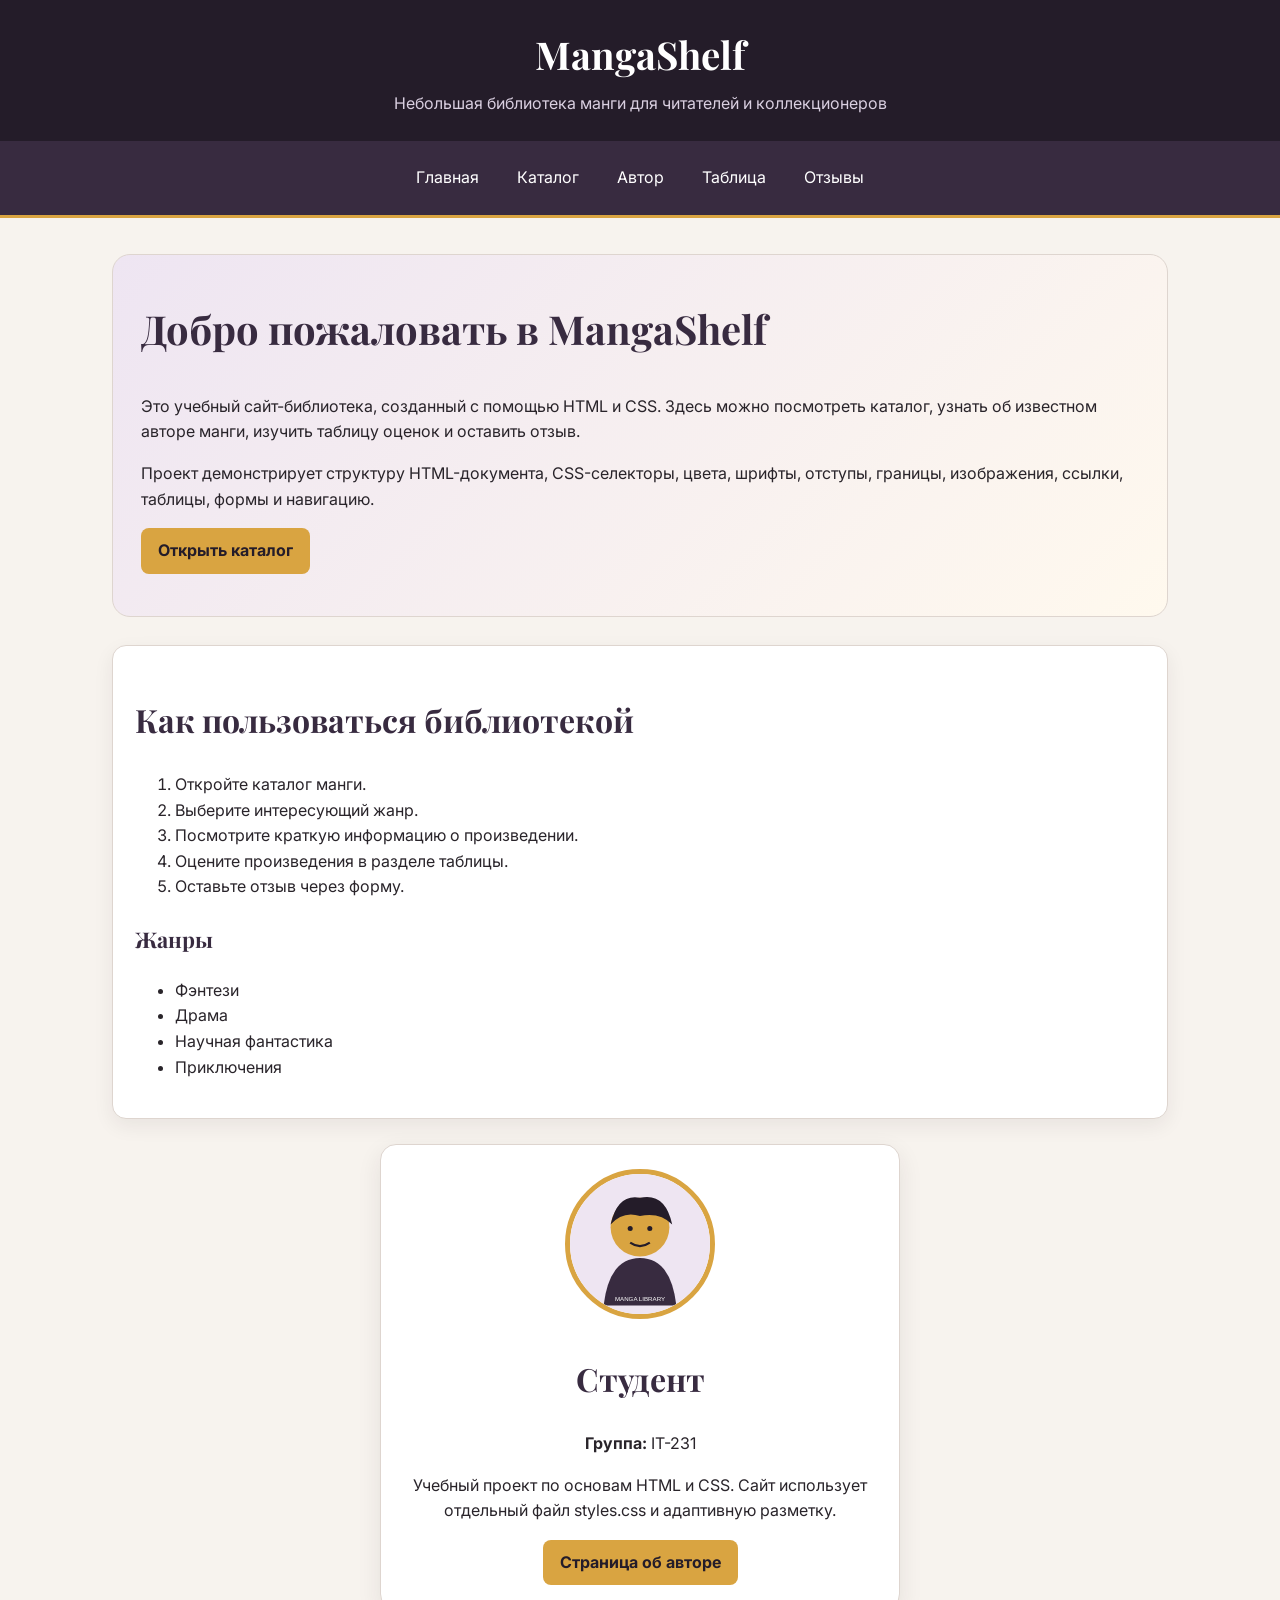
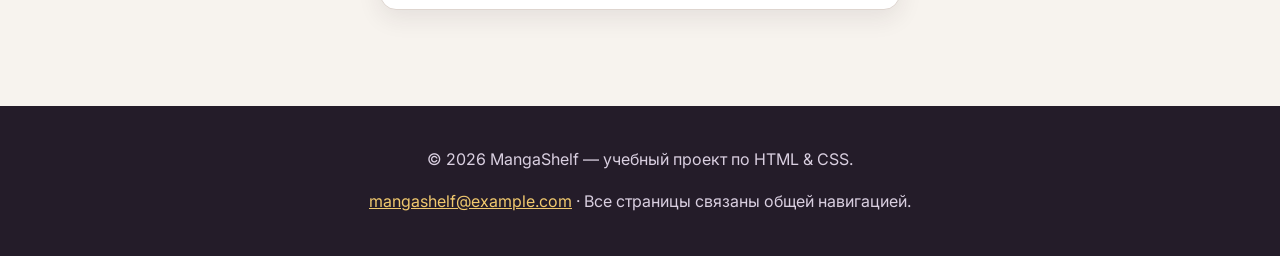
==== index.html @ 829bf6eb "Add files via upload" ====
<!DOCTYPE html>
<html lang="ru">
<head>
<meta charset="UTF-8"><meta name="viewport" content="width=device-width, initial-scale=1.0">
<title>MangaShelf — библиотека манги</title><link rel="stylesheet" href="styles.css">
</head>
<body>
<header><h1>MangaShelf</h1><p>Небольшая библиотека манги для читателей и коллекционеров</p></header>

<div class="navbar">
  <a href="index.html">Главная</a>
  <a href="catalog.html">Каталог</a>
  <a href="tribute.html">Автор</a>
  <a href="stats.html">Таблица</a>
  <a href="feedback.html">Отзывы</a>
</div>

<main class="container">
<section class="hero">
<h2>Добро пожаловать в MangaShelf</h2>
<p>Это учебный сайт-библиотека, созданный с помощью HTML и CSS. Здесь можно посмотреть каталог, узнать об известном авторе манги, изучить таблицу оценок и оставить отзыв.</p>
<p>Проект демонстрирует структуру HTML-документа, CSS-селекторы, цвета, шрифты, отступы, границы, изображения, ссылки, таблицы, формы и навигацию.</p>
<a class="btn" href="catalog.html">Открыть каталог</a>
</section>

<div class="card">
<h2>Как пользоваться библиотекой</h2>
<ol>
<li>Откройте каталог манги.</li>
<li>Выберите интересующий жанр.</li>
<li>Посмотрите краткую информацию о произведении.</li>
<li>Оцените произведения в разделе таблицы.</li>
<li>Оставьте отзыв через форму.</li>
</ol>
<h3>Жанры</h3>
<ul>
<li>Фэнтези</li><li>Драма</li><li>Научная фантастика</li><li>Приключения</li>
</ul>
</div>

<div class="profile-card">
<img src="tezuka.svg" alt="Иллюстративный портрет для страницы MangaShelf">
<h2>Студент</h2>
<p><strong>Группа:</strong> IT-231</p>
<p>Учебный проект по основам HTML и CSS. Сайт использует отдельный файл styles.css и адаптивную разметку.</p>
<a class="btn" href="tribute.html">Страница об авторе</a>
</div>
</main>

<footer>
  <p>© 2026 MangaShelf — учебный проект по HTML & CSS.</p>
  <p><a href="mailto:mangashelf@example.com">mangashelf@example.com</a> · Все страницы связаны общей навигацией.</p>
</footer>

</body></html>
---- styles.css ----
@import url('https://fonts.googleapis.com/css2?family=Inter:wght@400;500;600;700&family=Playfair+Display:wght@600;700&display=swap');

* { box-sizing: border-box; }

html { scroll-behavior: smooth; }

body {
    margin: 0;
    font-family: 'Inter', sans-serif;
    background: #f7f3ee;
    color: #29242a;
    line-height: 1.6;
}

header {
    background: #241c29;
    color: #fff;
    padding: 24px 5%;
    text-align: center;
}

header h1 {
    margin: 0 0 6px;
    font-family: 'Playfair Display', serif;
    font-size: 2.4rem;
}

header p { margin: 0; color: #d9cfe0; }

.navbar {
    background: #382b40;
    padding: 12px 5%;
    text-align: center;
    border-bottom: 3px solid #d9a441;
}

.navbar a {
    color: #fff;
    text-decoration: none;
    display: inline-block;
    padding: 9px 14px;
    margin: 3px;
    border-radius: 7px;
    transition: .2s;
}

.navbar a:hover { background: #d9a441; color: #241c29; }

.container {
    max-width: 1100px;
    margin: 0 auto;
    padding: 36px 22px;
}

h2, h3 {
    font-family: 'Playfair Display', serif;
    color: #382b40;
}

h2 { font-size: 2rem; }
h3 { font-size: 1.35rem; }

.card {
    background: #fff;
    border: 1px solid #ded5cf;
    border-radius: 14px;
    padding: 22px;
    margin: 18px 0;
    box-shadow: 0 7px 20px rgba(40, 30, 40, .07);
}

.btn {
    display: inline-block;
    background: #d9a441;
    color: #241c29;
    padding: 10px 17px;
    border-radius: 8px;
    text-decoration: none;
    font-weight: 700;
    transition: .2s;
}

.btn:hover { background: #b98220; transform: translateY(-1px); }

.hero {
    background: linear-gradient(135deg, #eee5f2, #fff9ee);
    border: 1px solid #ded5cf;
    border-radius: 18px;
    padding: 42px 28px;
    margin-bottom: 28px;
}

.hero h2 { margin-top: 0; font-size: 2.5rem; }

.profile-card {
    max-width: 520px;
    margin: 25px auto;
    text-align: center;
    background: #fff;
    border: 1px solid #ded5cf;
    border-radius: 16px;
    padding: 24px;
    box-shadow: 0 8px 25px rgba(40, 30, 40, .09);
}

.profile-card img {
    width: 150px;
    height: 150px;
    object-fit: cover;
    border-radius: 50%;
    max-width: 100%;
    border: 5px solid #d9a441;
}

.manga-cover {
    width: 100%;
    max-width: 210px;
    height: 280px;
    object-fit: cover;
    border-radius: 10px;
    border: 2px solid #d6c9be;
}

.catalog {
    display: flex;
    flex-wrap: wrap;
    gap: 20px;
}

.manga-card {
    width: calc(33.333% - 14px);
    min-width: 230px;
    background: #fff;
    padding: 18px;
    border-radius: 14px;
    border: 1px solid #ded5cf;
    box-shadow: 0 6px 18px rgba(40,30,40,.06);
}

.manga-card img { display: block; margin: 0 auto 12px; }
.manga-card h3 { margin-bottom: 5px; }

.tag {
    display: inline-block;
    background: #eee5f2;
    color: #382b40;
    border-radius: 999px;
    padding: 4px 9px;
    margin: 3px 2px;
    font-size: .85rem;
}

footer {
    background: #241c29;
    color: #d9cfe0;
    text-align: center;
    padding: 25px;
    margin-top: 35px;
}

footer a { color: #f1c96e; }

table {
    width: 100%;
    border-collapse: collapse;
    background: #fff;
    margin: 20px 0;
}

th, td {
    border: 1px solid #cfc4bc;
    padding: 12px;
    text-align: center;
}

th { background: #382b40; color: #fff; }
tr:nth-child(even) { background: #f3eee9; }
.highlight-row { background: #f6e1a8 !important; font-weight: 700; }

#table-title {
    color: #382b40;
    border-left: 6px solid #d9a441;
    padding-left: 12px;
}

form {
    width: 520px;
    max-width: 100%;
    margin: 25px auto;
    background: #fff;
    padding: 28px;
    border-radius: 14px;
    border: 1px solid #ded5cf;
    box-shadow: 0 8px 22px rgba(40,30,40,.08);
}

label { display: block; font-weight: 700; margin: 13px 0 6px; }

input, select, textarea {
    width: 100%;
    padding: 11px;
    border: 1px solid #cfc4bc;
    border-radius: 8px;
    font: inherit;
    background: #fffdfb;
}

textarea { min-height: 120px; resize: vertical; }

button {
    width: 100%;
    margin-top: 18px;
    border: 0;
    background: #d9a441;
    color: #241c29;
    padding: 12px;
    border-radius: 8px;
    font-weight: 700;
    cursor: pointer;
    transition: .2s;
}

button:hover { background: #b98220; }

.timeline li { margin-bottom: 10px; }

.sitemap {
    padding: 20px;
    background: #fff;
    border: 1px dashed #8d7c8e;
    border-radius: 12px;
}

.sitemap ul { line-height: 2; }

.wireframe {
    border: 2px dashed #8d7c8e;
    background: #faf8f5;
    padding: 18px;
    margin: 18px 0;
    border-radius: 10px;
}

.wire-box {
    border: 2px solid #9e9197;
    padding: 16px;
    margin: 10px 0;
    text-align: center;
    background: #fff;
}

.notice {
    border-left: 5px solid #d9a441;
    background: #fff7df;
    padding: 14px 17px;
    margin: 18px 0;
}

@media (max-width: 760px) {
    header h1 { font-size: 1.9rem; }
    .hero h2 { font-size: 2rem; }
    .manga-card { width: 100%; }
    .navbar a { display: block; }
}
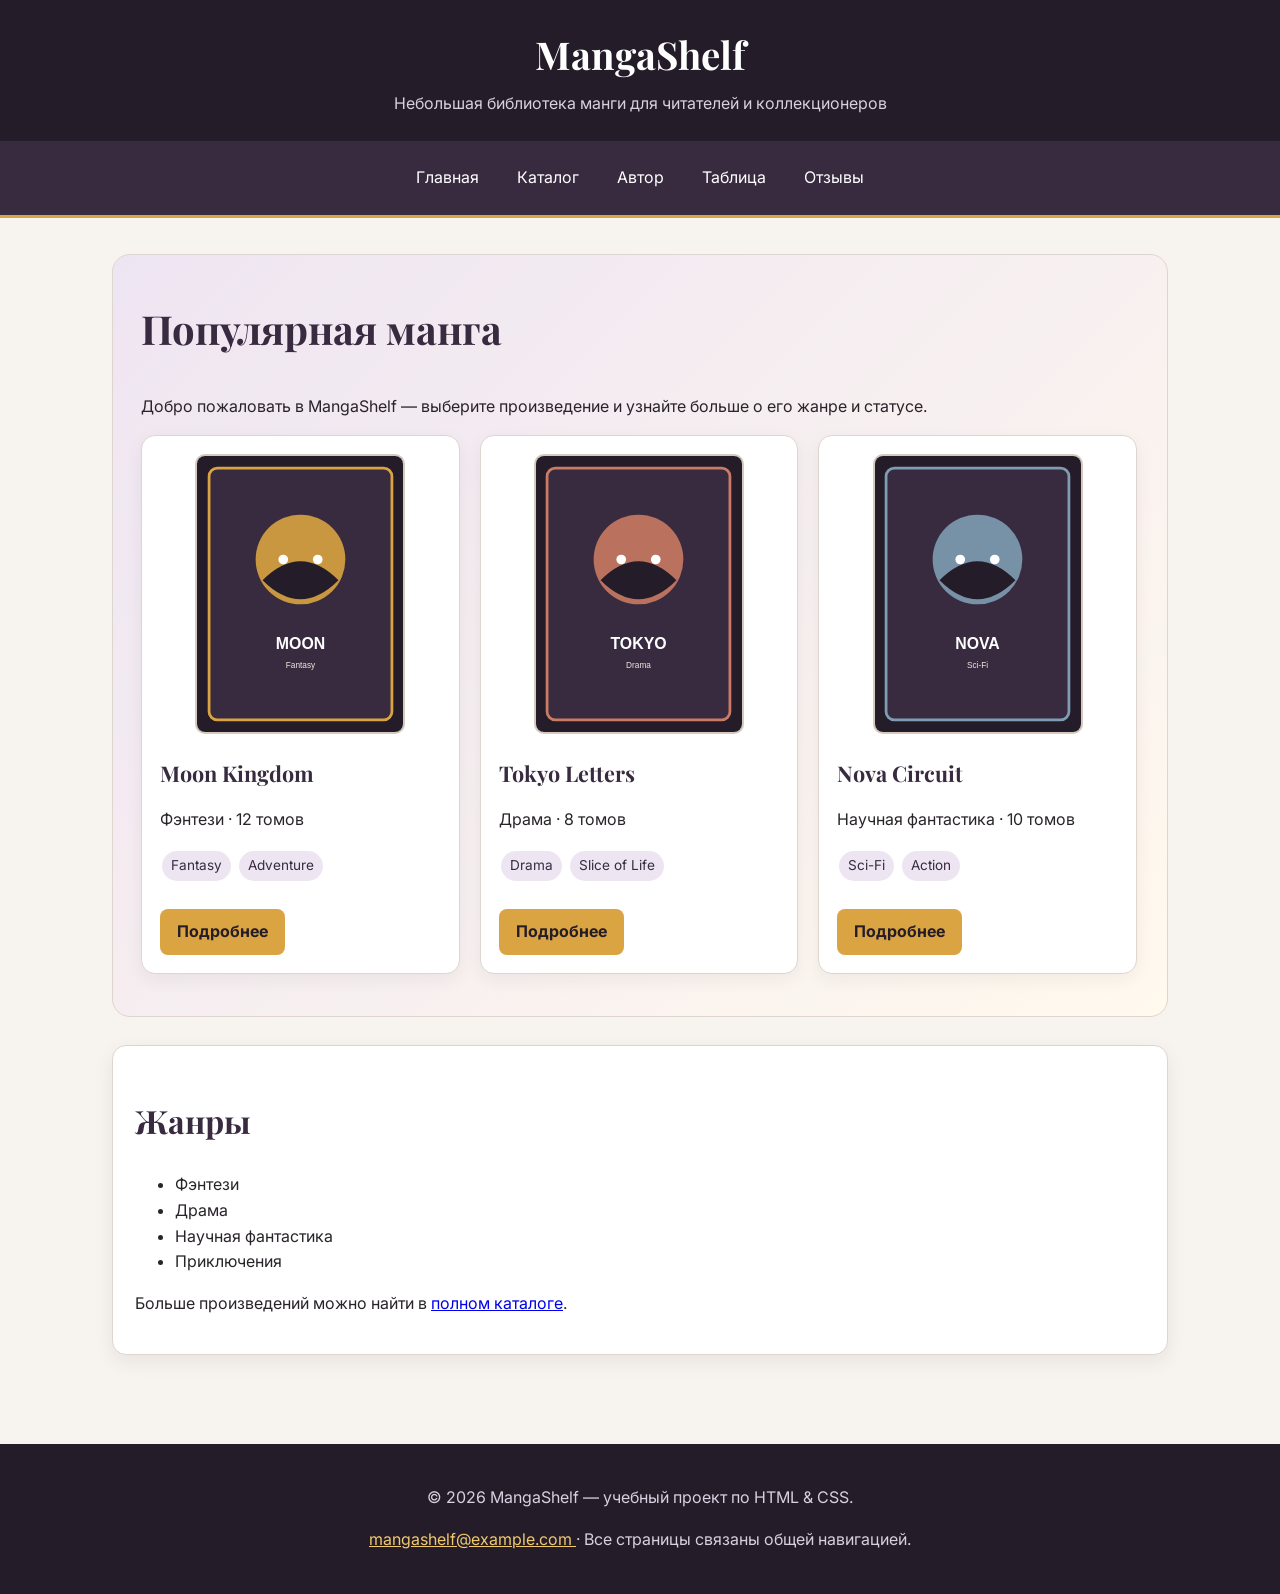
==== commit d87ed027: "Update index.html" ====
--- a/index.html
+++ b/index.html
@@ -1,55 +1,159 @@
 <!DOCTYPE html>
 <html lang="ru">
 <head>
-<meta charset="UTF-8"><meta name="viewport" content="width=device-width, initial-scale=1.0">
-<title>MangaShelf — библиотека манги</title><link rel="stylesheet" href="styles.css">
+    <meta charset="UTF-8">
+    <meta name="viewport" content="width=device-width, initial-scale=1.0">
+
+    <title>MangaShelf — библиотека манги</title>
+
+    <link rel="stylesheet" href="styles.css">
 </head>
+
 <body>
-<header><h1>MangaShelf</h1><p>Небольшая библиотека манги для читателей и коллекционеров</p></header>
+
+<header>
+    <h1>MangaShelf</h1>
+    <p>Небольшая библиотека манги для читателей и коллекционеров</p>
+</header>
 
 <div class="navbar">
-  <a href="index.html">Главная</a>
-  <a href="catalog.html">Каталог</a>
-  <a href="tribute.html">Автор</a>
-  <a href="stats.html">Таблица</a>
-  <a href="feedback.html">Отзывы</a>
+    <a href="index.html">Главная</a>
+    <a href="catalog.html">Каталог</a>
+    <a href="tribute.html">Автор</a>
+    <a href="stats.html">Таблица</a>
+    <a href="feedback.html">Отзывы</a>
 </div>
 
 <main class="container">
-<section class="hero">
-<h2>Добро пожаловать в MangaShelf</h2>
-<p>Это учебный сайт-библиотека, созданный с помощью HTML и CSS. Здесь можно посмотреть каталог, узнать об известном авторе манги, изучить таблицу оценок и оставить отзыв.</p>
-<p>Проект демонстрирует структуру HTML-документа, CSS-селекторы, цвета, шрифты, отступы, границы, изображения, ссылки, таблицы, формы и навигацию.</p>
-<a class="btn" href="catalog.html">Открыть каталог</a>
-</section>
 
-<div class="card">
-<h2>Как пользоваться библиотекой</h2>
-<ol>
-<li>Откройте каталог манги.</li>
-<li>Выберите интересующий жанр.</li>
-<li>Посмотрите краткую информацию о произведении.</li>
-<li>Оцените произведения в разделе таблицы.</li>
-<li>Оставьте отзыв через форму.</li>
-</ol>
-<h3>Жанры</h3>
-<ul>
-<li>Фэнтези</li><li>Драма</li><li>Научная фантастика</li><li>Приключения</li>
-</ul>
-</div>
+    <section class="hero">
 
-<div class="profile-card">
-<img src="tezuka.svg" alt="Иллюстративный портрет для страницы MangaShelf">
-<h2>Студент</h2>
-<p><strong>Группа:</strong> IT-231</p>
-<p>Учебный проект по основам HTML и CSS. Сайт использует отдельный файл styles.css и адаптивную разметку.</p>
-<a class="btn" href="tribute.html">Страница об авторе</a>
-</div>
+        <h2>Популярная манга</h2>
+
+        <p>
+            Добро пожаловать в MangaShelf — выберите произведение
+            и узнайте больше о его жанре и статусе.
+        </p>
+
+        <div class="catalog">
+
+            <!-- Moon Kingdom -->
+            <div class="manga-card">
+
+                <img
+                    class="manga-cover"
+                    src="cover-one.svg"
+                    alt="Обложка Moon Kingdom"
+                >
+
+                <h3>Moon Kingdom</h3>
+
+                <p>Фэнтези · 12 томов</p>
+
+                <span class="tag">Fantasy</span>
+                <span class="tag">Adventure</span>
+
+                <br><br>
+
+                <a class="btn" href="catalog.html#fantasy">
+                    Подробнее
+                </a>
+
+            </div>
+
+
+            <!-- Tokyo Letters -->
+            <div class="manga-card">
+
+                <img
+                    class="manga-cover"
+                    src="cover-two.svg"
+                    alt="Обложка Tokyo Letters"
+                >
+
+                <h3>Tokyo Letters</h3>
+
+                <p>Драма · 8 томов</p>
+
+                <span class="tag">Drama</span>
+                <span class="tag">Slice of Life</span>
+
+                <br><br>
+
+                <a class="btn" href="catalog.html#drama">
+                    Подробнее
+                </a>
+
+            </div>
+
+
+            <!-- Nova Circuit -->
+            <div class="manga-card">
+
+                <img
+                    class="manga-cover"
+                    src="cover-three.svg"
+                    alt="Обложка Nova Circuit"
+                >
+
+                <h3>Nova Circuit</h3>
+
+                <p>Научная фантастика · 10 томов</p>
+
+                <span class="tag">Sci-Fi</span>
+                <span class="tag">Action</span>
+
+                <br><br>
+
+                <a class="btn" href="catalog.html#scifi">
+                    Подробнее
+                </a>
+
+            </div>
+
+        </div>
+
+    </section>
+
+
+    <!-- Жанры -->
+
+    <div class="card">
+
+        <h2>Жанры</h2>
+
+        <ul>
+            <li>Фэнтези</li>
+            <li>Драма</li>
+            <li>Научная фантастика</li>
+            <li>Приключения</li>
+        </ul>
+
+        <p>
+            Больше произведений можно найти в
+            <a href="catalog.html">полном каталоге</a>.
+        </p>
+
+    </div>
+
 </main>
 
+
 <footer>
-  <p>© 2026 MangaShelf — учебный проект по HTML & CSS.</p>
-  <p><a href="mailto:mangashelf@example.com">mangashelf@example.com</a> · Все страницы связаны общей навигацией.</p>
+
+    <p>
+        © 2026 MangaShelf — учебный проект по HTML & CSS.
+    </p>
+
+    <p>
+        <a href="mailto:mangashelf@example.com">
+            mangashelf@example.com
+        </a>
+
+        · Все страницы связаны общей навигацией.
+    </p>
+
 </footer>
 
-</body></html>+</body>
+</html>
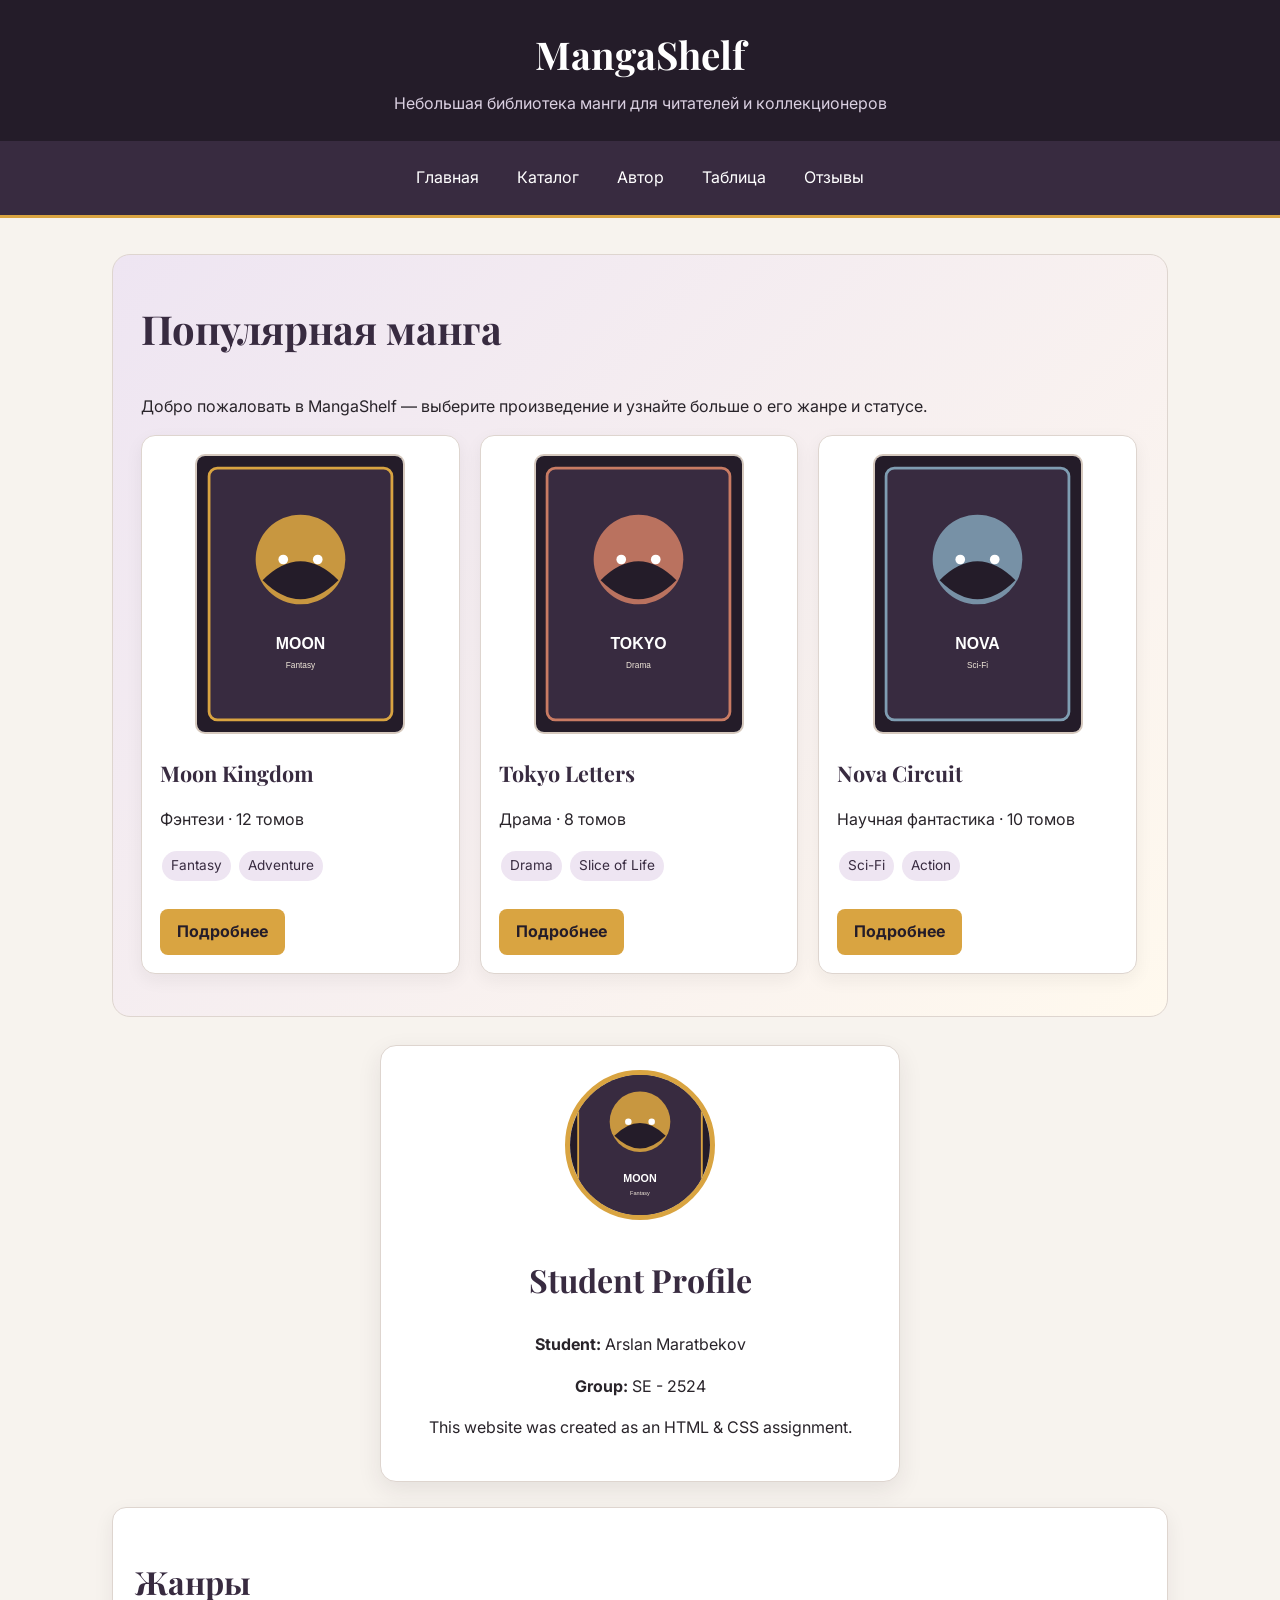
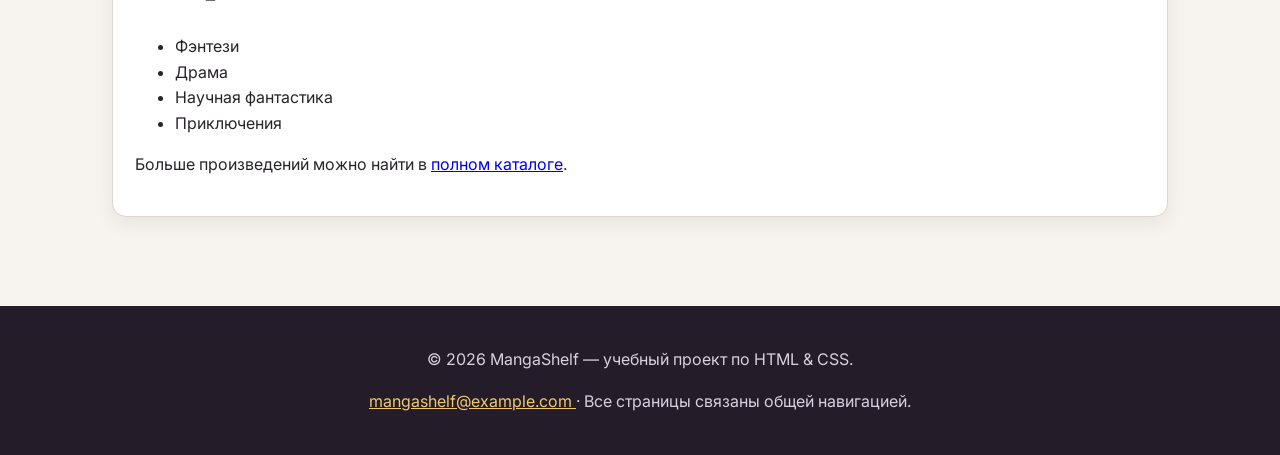
==== commit 5e934130: "Update index.html" ====
--- a/index.html
+++ b/index.html
@@ -1,5 +1,6 @@
 <!DOCTYPE html>
 <html lang="ru">
+
 <head>
     <meta charset="UTF-8">
     <meta name="viewport" content="width=device-width, initial-scale=1.0">
@@ -26,6 +27,8 @@
 
 <main class="container">
 
+    <!-- Популярная манга -->
+
     <section class="hero">
 
         <h2>Популярная манга</h2>
@@ -38,6 +41,7 @@
         <div class="catalog">
 
             <!-- Moon Kingdom -->
+
             <div class="manga-card">
 
                 <img
@@ -63,6 +67,7 @@
 
 
             <!-- Tokyo Letters -->
+
             <div class="manga-card">
 
                 <img
@@ -88,6 +93,7 @@
 
 
             <!-- Nova Circuit -->
+
             <div class="manga-card">
 
                 <img
@@ -114,6 +120,39 @@
         </div>
 
     </section>
+
+
+    <!-- Student Profile -->
+
+    <div class="profile-card">
+
+        <img
+            src="cover-one.svg"
+            alt="Student profile image"
+            class="profile-image"
+        >
+
+        <div class="profile-info">
+
+            <h2>Student Profile</h2>
+
+            <p>
+                <strong>Student:</strong>
+                Arslan Maratbekov
+            </p>
+
+            <p>
+                <strong>Group:</strong>
+                SE - 2524
+            </p>
+
+            <p>
+                This website was created as an HTML & CSS assignment.
+            </p>
+
+        </div>
+
+    </div>
 
 
     <!-- Жанры -->
@@ -139,6 +178,8 @@
 </main>
 
 
+<!-- Footer -->
+
 <footer>
 
     <p>
@@ -156,4 +197,5 @@
 </footer>
 
 </body>
+
 </html>
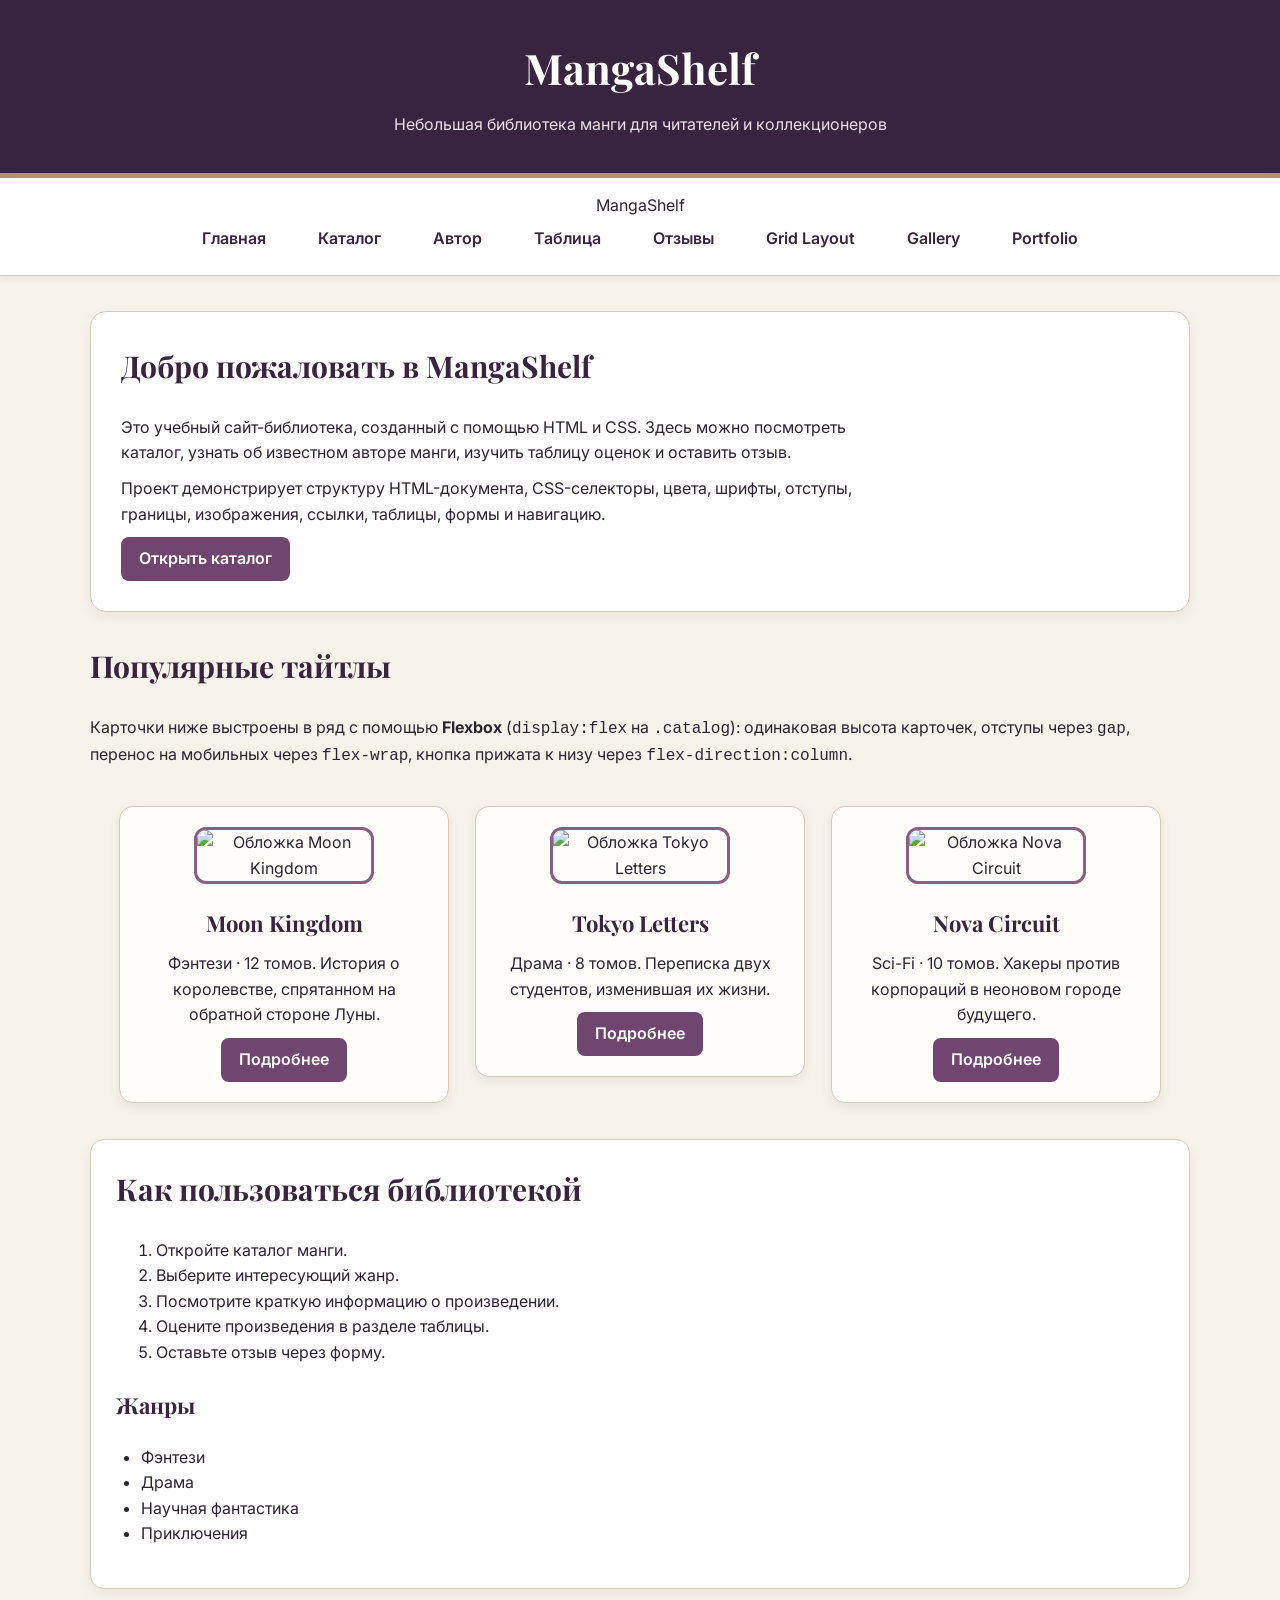
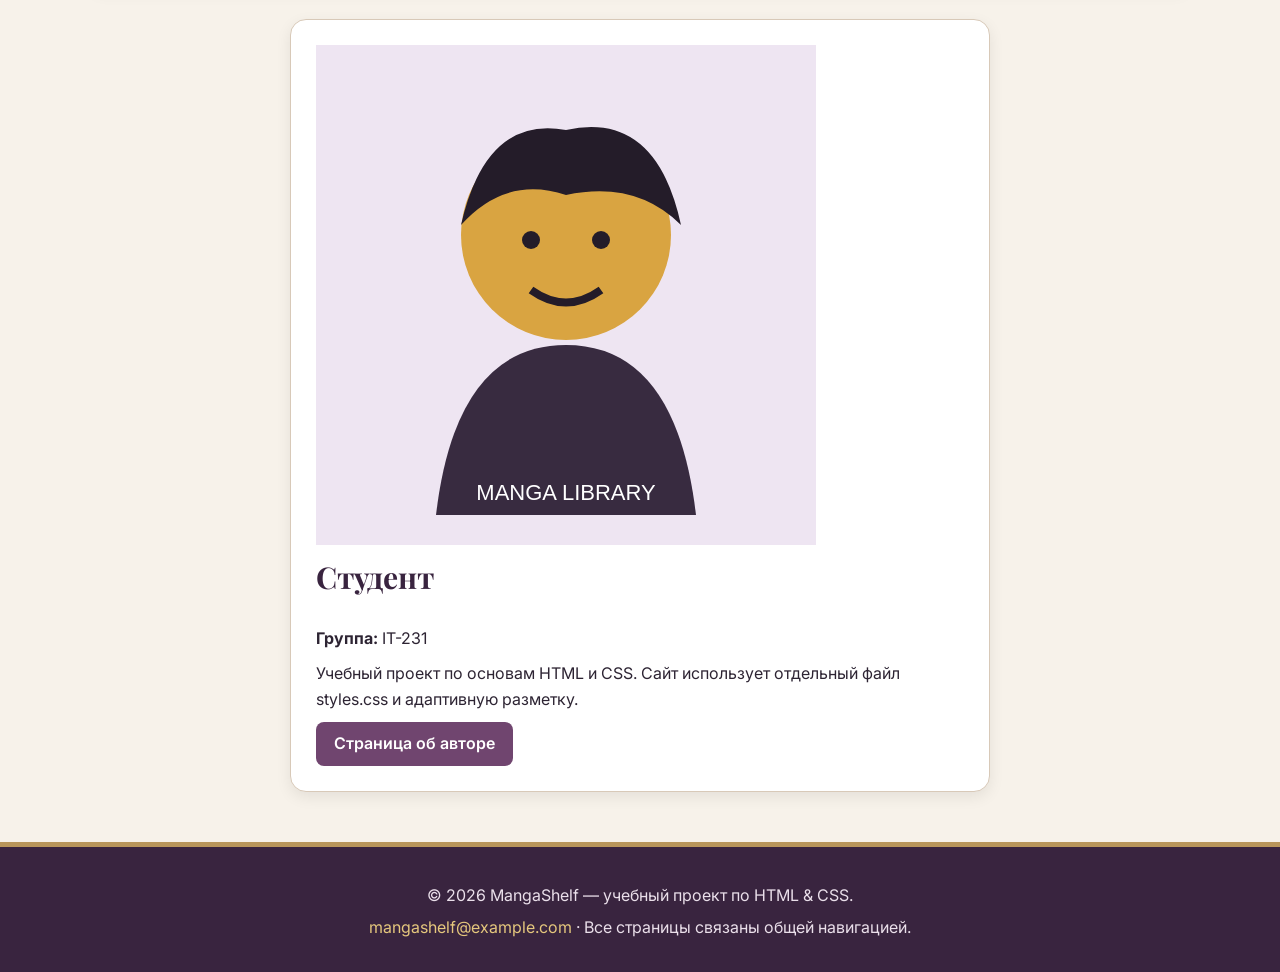
==== commit 59e76052: "Update index.html" ====
--- a/index.html
+++ b/index.html
@@ -1,201 +1,86 @@
 <!DOCTYPE html>
 <html lang="ru">
+<head>
+<meta charset="UTF-8"><meta name="viewport" content="width=device-width, initial-scale=1.0">
+<title>MangaShelf — библиотека манги</title><link rel="stylesheet" href="styles.css">
+</head>
+<body>
+<header><h1>MangaShelf</h1><p>Небольшая библиотека манги для читателей и коллекционеров</p></header>
 
-<head>
-    <meta charset="UTF-8">
-    <meta name="viewport" content="width=device-width, initial-scale=1.0">
-
-    <title>MangaShelf — библиотека манги</title>
-
-    <link rel="stylesheet" href="styles.css">
-</head>
-
-<body>
-
-<header>
-    <h1>MangaShelf</h1>
-    <p>Небольшая библиотека манги для читателей и коллекционеров</p>
-</header>
-
-<div class="navbar">
+<nav class="navbar">
+  <div class="logo">MangaShelf</div>
+  <div class="nav-links">
     <a href="index.html">Главная</a>
     <a href="catalog.html">Каталог</a>
     <a href="tribute.html">Автор</a>
     <a href="stats.html">Таблица</a>
     <a href="feedback.html">Отзывы</a>
+    <a href="grid.html">Grid Layout</a>
+    <a href="gallery.html">Gallery</a>
+    <a href="portfolio.html">Portfolio</a>
+  </div>
+</nav>
+
+<main class="container">
+<section class="hero">
+<h2>Добро пожаловать в MangaShelf</h2>
+<p>Это учебный сайт-библиотека, созданный с помощью HTML и CSS. Здесь можно посмотреть каталог, узнать об известном авторе манги, изучить таблицу оценок и оставить отзыв.</p>
+<p>Проект демонстрирует структуру HTML-документа, CSS-селекторы, цвета, шрифты, отступы, границы, изображения, ссылки, таблицы, формы и навигацию.</p>
+<a class="btn" href="catalog.html">Открыть каталог</a>
+</section>
+
+<section>
+<h2>Популярные тайтлы</h2>
+<p>Карточки ниже выстроены в ряд с помощью <strong>Flexbox</strong> (<code>display:flex</code> на <code>.catalog</code>): одинаковая высота карточек, отступы через <code>gap</code>, перенос на мобильных через <code>flex-wrap</code>, кнопка прижата к низу через <code>flex-direction:column</code>.</p>
+<div class="catalog">
+  <div class="manga-card">
+    <img class="manga-cover" src="images/moon-kingdom.svg" alt="Обложка Moon Kingdom">
+    <h3>Moon Kingdom</h3>
+    <p>Фэнтези · 12 томов. История о королевстве, спрятанном на обратной стороне Луны.</p>
+    <a class="btn" href="catalog.html#fantasy">Подробнее</a>
+  </div>
+  <div class="manga-card">
+    <img class="manga-cover" src="images/tokyo-letters.svg" alt="Обложка Tokyo Letters">
+    <h3>Tokyo Letters</h3>
+    <p>Драма · 8 томов. Переписка двух студентов, изменившая их жизни.</p>
+    <a class="btn" href="catalog.html#drama">Подробнее</a>
+  </div>
+  <div class="manga-card">
+    <img class="manga-cover" src="images/nova-circuit.svg" alt="Обложка Nova Circuit">
+    <h3>Nova Circuit</h3>
+    <p>Sci-Fi · 10 томов. Хакеры против корпораций в неоновом городе будущего.</p>
+    <a class="btn" href="catalog.html#scifi">Подробнее</a>
+  </div>
+</div>
+</section>
+
+<div class="card">
+<h2>Как пользоваться библиотекой</h2>
+<ol>
+<li>Откройте каталог манги.</li>
+<li>Выберите интересующий жанр.</li>
+<li>Посмотрите краткую информацию о произведении.</li>
+<li>Оцените произведения в разделе таблицы.</li>
+<li>Оставьте отзыв через форму.</li>
+</ol>
+<h3>Жанры</h3>
+<ul>
+<li>Фэнтези</li><li>Драма</li><li>Научная фантастика</li><li>Приключения</li>
+</ul>
 </div>
 
-<main class="container">
-
-    <!-- Популярная манга -->
-
-    <section class="hero">
-
-        <h2>Популярная манга</h2>
-
-        <p>
-            Добро пожаловать в MangaShelf — выберите произведение
-            и узнайте больше о его жанре и статусе.
-        </p>
-
-        <div class="catalog">
-
-            <!-- Moon Kingdom -->
-
-            <div class="manga-card">
-
-                <img
-                    class="manga-cover"
-                    src="cover-one.svg"
-                    alt="Обложка Moon Kingdom"
-                >
-
-                <h3>Moon Kingdom</h3>
-
-                <p>Фэнтези · 12 томов</p>
-
-                <span class="tag">Fantasy</span>
-                <span class="tag">Adventure</span>
-
-                <br><br>
-
-                <a class="btn" href="catalog.html#fantasy">
-                    Подробнее
-                </a>
-
-            </div>
-
-
-            <!-- Tokyo Letters -->
-
-            <div class="manga-card">
-
-                <img
-                    class="manga-cover"
-                    src="cover-two.svg"
-                    alt="Обложка Tokyo Letters"
-                >
-
-                <h3>Tokyo Letters</h3>
-
-                <p>Драма · 8 томов</p>
-
-                <span class="tag">Drama</span>
-                <span class="tag">Slice of Life</span>
-
-                <br><br>
-
-                <a class="btn" href="catalog.html#drama">
-                    Подробнее
-                </a>
-
-            </div>
-
-
-            <!-- Nova Circuit -->
-
-            <div class="manga-card">
-
-                <img
-                    class="manga-cover"
-                    src="cover-three.svg"
-                    alt="Обложка Nova Circuit"
-                >
-
-                <h3>Nova Circuit</h3>
-
-                <p>Научная фантастика · 10 томов</p>
-
-                <span class="tag">Sci-Fi</span>
-                <span class="tag">Action</span>
-
-                <br><br>
-
-                <a class="btn" href="catalog.html#scifi">
-                    Подробнее
-                </a>
-
-            </div>
-
-        </div>
-
-    </section>
-
-
-    <!-- Student Profile -->
-
-    <div class="profile-card">
-
-        <img
-            src="cover-one.svg"
-            alt="Student profile image"
-            class="profile-image"
-        >
-
-        <div class="profile-info">
-
-            <h2>Student Profile</h2>
-
-            <p>
-                <strong>Student:</strong>
-                Arslan Maratbekov
-            </p>
-
-            <p>
-                <strong>Group:</strong>
-                SE - 2524
-            </p>
-
-            <p>
-                This website was created as an HTML & CSS assignment.
-            </p>
-
-        </div>
-
-    </div>
-
-
-    <!-- Жанры -->
-
-    <div class="card">
-
-        <h2>Жанры</h2>
-
-        <ul>
-            <li>Фэнтези</li>
-            <li>Драма</li>
-            <li>Научная фантастика</li>
-            <li>Приключения</li>
-        </ul>
-
-        <p>
-            Больше произведений можно найти в
-            <a href="catalog.html">полном каталоге</a>.
-        </p>
-
-    </div>
-
+<div class="profile-card">
+<img src="tezuka.svg" alt="Иллюстративный портрет для страницы MangaShelf">
+<h2>Студент</h2>
+<p><strong>Группа:</strong> IT-231</p>
+<p>Учебный проект по основам HTML и CSS. Сайт использует отдельный файл styles.css и адаптивную разметку.</p>
+<a class="btn" href="tribute.html">Страница об авторе</a>
+</div>
 </main>
 
-
-<!-- Footer -->
-
 <footer>
-
-    <p>
-        © 2026 MangaShelf — учебный проект по HTML & CSS.
-    </p>
-
-    <p>
-        <a href="mailto:mangashelf@example.com">
-            mangashelf@example.com
-        </a>
-
-        · Все страницы связаны общей навигацией.
-    </p>
-
+  <p>© 2026 MangaShelf — учебный проект по HTML & CSS.</p>
+  <p><a href="mailto:mangashelf@example.com">mangashelf@example.com</a> · Все страницы связаны общей навигацией.</p>
 </footer>
 
-</body>
-
-</html>
+</body></html>
--- a/styles.css
+++ b/styles.css
@@ -1,265 +1,746 @@
+/* =========================
+   GOOGLE FONTS
+   ========================= */
 
 @import url('https://fonts.googleapis.com/css2?family=Inter:wght@400;500;600;700&family=Playfair+Display:wght@600;700&display=swap');
 
-* { box-sizing: border-box; }
-
-html { scroll-behavior: smooth; }
+
+/* =========================
+   GENERAL
+   ========================= */
+
+* {
+    box-sizing: border-box;
+}
 
 body {
     margin: 0;
-    font-family: 'Inter', sans-serif;
-    background: #f7f3ee;
-    color: #29242a;
+    padding: 0;
+
+    background: #f7f2ea;
+    color: #2d2433;
+
+    font-family: 'Inter', Arial, sans-serif;
+    font-size: 16px;
     line-height: 1.6;
 }
 
+h1,
+h2,
+h3 {
+    font-family: 'Playfair Display', Georgia, serif;
+    color: #39243f;
+}
+
+h1 {
+    font-size: 42px;
+    margin: 0 0 10px;
+}
+
+h2 {
+    font-size: 30px;
+    margin-top: 0;
+}
+
+h3 {
+    font-size: 22px;
+}
+
+p {
+    margin: 10px 0;
+}
+
+a {
+    color: #70456f;
+    text-decoration: none;
+}
+
+a:hover {
+    color: #a06c96;
+    text-decoration: underline;
+}
+
+
+/* =========================
+   HEADER
+   ========================= */
+
 header {
-    background: #241c29;
-    color: #fff;
-    padding: 24px 5%;
-    text-align: center;
+    background: #39243f;
+    color: #ffffff;
+
+    text-align: center;
+
+    padding: 35px 20px;
+
+    border-bottom: 5px solid #b8955a;
 }
 
 header h1 {
-    margin: 0 0 6px;
-    font-family: 'Playfair Display', serif;
-    font-size: 2.4rem;
-}
-
-header p { margin: 0; color: #d9cfe0; }
+    color: #ffffff;
+}
+
+header p {
+    margin: 0;
+    color: #eadfea;
+}
+
+
+/* =========================
+   NAVIGATION
+   ========================= */
 
 .navbar {
-    background: #382b40;
-    padding: 12px 5%;
-    text-align: center;
-    border-bottom: 3px solid #d9a441;
+    background: #ffffff;
+
+    text-align: center;
+
+    padding: 15px;
+
+    border-bottom: 1px solid #d8c9b8;
+
+    box-shadow: 0 2px 8px rgba(0, 0, 0, 0.08);
 }
 
 .navbar a {
-    color: #fff;
+    display: inline-block;
+
+    margin: 0 12px;
+    padding: 8px 12px;
+
+    color: #39243f;
+
+    font-weight: 600;
+
+    border-radius: 8px;
+}
+
+.navbar a:hover {
+    background: #39243f;
+    color: #ffffff;
+
     text-decoration: none;
+}
+
+
+/* =========================
+   MAIN CONTAINER
+   ========================= */
+
+.container {
+    width: 90%;
+    max-width: 1100px;
+
+    margin: 35px auto;
+}
+
+
+/* =========================
+   HERO
+   ========================= */
+
+.hero {
+    background: #ffffff;
+
+    padding: 30px;
+
+    margin-bottom: 30px;
+
+    border: 1px solid #d8c9b8;
+    border-radius: 16px;
+
+    box-shadow: 0 5px 15px rgba(0, 0, 0, 0.06);
+}
+
+.hero > p {
+    max-width: 750px;
+}
+
+
+/* =========================
+   MANGA CATALOG
+   ========================= */
+
+.catalog {
+    margin-top: 25px;
+
+    text-align: center;
+}
+
+.manga-card {
     display: inline-block;
-    padding: 9px 14px;
-    margin: 3px;
-    border-radius: 7px;
-    transition: .2s;
-}
-
-.navbar a:hover { background: #d9a441; color: #241c29; }
-
-.container {
-    max-width: 1100px;
-    margin: 0 auto;
-    padding: 36px 22px;
-}
-
-h2, h3 {
-    font-family: 'Playfair Display', serif;
-    color: #382b40;
-}
-
-h2 { font-size: 2rem; }
-h3 { font-size: 1.35rem; }
-
-.card {
-    background: #fff;
-    border: 1px solid #ded5cf;
+
+    vertical-align: top;
+
+    width: 30%;
+
+    min-width: 250px;
+
+    margin: 1%;
+
+    padding: 20px;
+
+    background: #fffdf9;
+
+    border: 1px solid #d8c9b8;
     border-radius: 14px;
-    padding: 22px;
-    margin: 18px 0;
-    box-shadow: 0 7px 20px rgba(40, 30, 40, .07);
-}
+
+    box-shadow: 0 4px 12px rgba(0, 0, 0, 0.07);
+
+    text-align: center;
+}
+
+.manga-card:hover {
+    box-shadow: 0 7px 18px rgba(0, 0, 0, 0.12);
+}
+
+.manga-card h3 {
+    margin-bottom: 5px;
+}
+
+.manga-cover {
+    width: 100%;
+    max-width: 180px;
+
+    height: 240px;
+
+    object-fit: cover;
+
+    border: 3px solid #8b5e83;
+
+    border-radius: 12px;
+}
+
+
+/* =========================
+   TAGS
+   ========================= */
+
+.tag {
+    display: inline-block;
+
+    margin: 4px;
+    padding: 4px 9px;
+
+    background: #eee4ef;
+    color: #5c3c5c;
+
+    border-radius: 20px;
+
+    font-size: 13px;
+    font-weight: 600;
+}
+
+
+/* =========================
+   BUTTON
+   ========================= */
 
 .btn {
     display: inline-block;
-    background: #d9a441;
-    color: #241c29;
-    padding: 10px 17px;
+
+    padding: 9px 18px;
+
+    background: #70456f;
+    color: #ffffff;
+
     border-radius: 8px;
+
+    font-weight: 600;
+}
+
+.btn:hover {
+    background: #39243f;
+    color: #ffffff;
+
     text-decoration: none;
-    font-weight: 700;
-    transition: .2s;
-}
-
-.btn:hover { background: #b98220; transform: translateY(-1px); }
-
-.hero {
-    background: linear-gradient(135deg, #eee5f2, #fff9ee);
-    border: 1px solid #ded5cf;
-    border-radius: 18px;
-    padding: 42px 28px;
-    margin-bottom: 28px;
-}
-
-.hero h2 { margin-top: 0; font-size: 2.5rem; }
+}
+
+
+/* =========================
+   GENERAL CARD
+   ========================= */
+
+.card {
+    background: #ffffff;
+
+    margin: 25px 0;
+    padding: 25px;
+
+    border: 1px solid #d8c9b8;
+    border-radius: 14px;
+
+    box-shadow: 0 5px 15px rgba(0, 0, 0, 0.06);
+}
+
+.card ul {
+    padding-left: 25px;
+}
+
+
+/* =========================
+   STUDENT PROFILE
+   ========================= */
 
 .profile-card {
-    max-width: 520px;
-    margin: 25px auto;
-    text-align: center;
-    background: #fff;
-    border: 1px solid #ded5cf;
+    max-width: 700px;
+
+    margin: 30px auto;
+    padding: 25px;
+
+    background: #ffffff;
+
+    border: 1px solid #d8c9b8;
     border-radius: 16px;
-    padding: 24px;
-    box-shadow: 0 8px 25px rgba(40, 30, 40, .09);
-}
-
-.profile-card img {
-    width: 150px;
-    height: 150px;
-    object-fit: cover;
+
+    box-shadow: 0 5px 15px rgba(0, 0, 0, 0.08);
+}
+
+.profile-image {
+    width: 140px;
+    max-width: 100%;
+
     border-radius: 50%;
-    max-width: 100%;
-    border: 5px solid #d9a441;
-}
-
-.manga-cover {
-    width: 100%;
-    max-width: 210px;
-    height: 280px;
-    object-fit: cover;
-    border-radius: 10px;
-    border: 2px solid #d6c9be;
-}
-
-.catalog {
-    display: flex;
-    flex-wrap: wrap;
-    gap: 20px;
-}
-
-.manga-card {
-    width: calc(33.333% - 14px);
-    min-width: 230px;
-    background: #fff;
-    padding: 18px;
-    border-radius: 14px;
-    border: 1px solid #ded5cf;
-    box-shadow: 0 6px 18px rgba(40,30,40,.06);
-}
-
-.manga-card img { display: block; margin: 0 auto 12px; }
-.manga-card h3 { margin-bottom: 5px; }
-
-.tag {
-    display: inline-block;
-    background: #eee5f2;
-    color: #382b40;
-    border-radius: 999px;
-    padding: 4px 9px;
-    margin: 3px 2px;
-    font-size: .85rem;
-}
-
-footer {
-    background: #241c29;
-    color: #d9cfe0;
-    text-align: center;
-    padding: 25px;
-    margin-top: 35px;
-}
-
-footer a { color: #f1c96e; }
+
+    border: 4px solid #8b5e83;
+
+    display: block;
+
+    margin: 0 auto 15px;
+}
+
+.profile-info {
+    text-align: center;
+}
+
+.profile-info h2 {
+    margin-bottom: 15px;
+}
+
+.profile-info p {
+    margin: 8px 0;
+}
+
+
+/* =========================
+   TABLE
+   ========================= */
 
 table {
     width: 100%;
+
     border-collapse: collapse;
-    background: #fff;
-    margin: 20px 0;
-}
-
-th, td {
-    border: 1px solid #cfc4bc;
+
+    margin: 25px 0;
+
+    background: #ffffff;
+}
+
+th {
+    background: #39243f;
+    color: #ffffff;
+
     padding: 12px;
-    text-align: center;
-}
-
-th { background: #382b40; color: #fff; }
-tr:nth-child(even) { background: #f3eee9; }
-.highlight-row { background: #f6e1a8 !important; font-weight: 700; }
+
+    border: 1px solid #cdbda9;
+}
+
+td {
+    padding: 12px;
+
+    border: 1px solid #cdbda9;
+
+    text-align: center;
+}
+
+tr:nth-child(even) {
+    background: #f0e9f1;
+}
+
+.highlight-row {
+    background: #ead8b5 !important;
+
+    font-weight: 700;
+}
 
 #table-title {
-    color: #382b40;
-    border-left: 6px solid #d9a441;
-    padding-left: 12px;
-}
+    text-align: center;
+
+    color: #39243f;
+}
+
+
+/* =========================
+   FORMS
+   ========================= */
 
 form {
-    width: 520px;
-    max-width: 100%;
-    margin: 25px auto;
-    background: #fff;
-    padding: 28px;
+    width: 100%;
+    max-width: 600px;
+
+    margin: 30px auto;
+    padding: 30px;
+
+    background: #ffffff;
+
+    border: 1px solid #d8c9b8;
+
+    border-radius: 15px;
+
+    box-shadow: 0 5px 15px rgba(0, 0, 0, 0.07);
+}
+
+label {
+    display: block;
+
+    margin-bottom: 6px;
+
+    font-weight: 700;
+
+    color: #39243f;
+}
+
+input,
+select,
+textarea {
+    width: 100%;
+
+    padding: 11px;
+
+    margin-bottom: 18px;
+
+    border: 1px solid #cdbda9;
+
+    border-radius: 8px;
+
+    font-family: 'Inter', Arial, sans-serif;
+
+    font-size: 15px;
+}
+
+input:focus,
+select:focus,
+textarea:focus {
+    outline: none;
+
+    border-color: #8b5e83;
+}
+
+textarea {
+    min-height: 130px;
+
+    resize: vertical;
+}
+
+
+/* Radio buttons */
+
+.radio-group {
+    margin-bottom: 18px;
+}
+
+.radio-group label {
+    display: inline-block;
+
+    margin-right: 20px;
+
+    font-weight: 400;
+}
+
+.radio-group input {
+    width: auto;
+
+    margin-right: 6px;
+}
+
+
+/* Submit button */
+
+input[type="submit"] {
+    background: #70456f;
+    color: #ffffff;
+
+    border: none;
+
+    cursor: pointer;
+
+    font-weight: 700;
+
+    margin-bottom: 0;
+}
+
+input[type="submit"]:hover {
+    background: #39243f;
+}
+
+
+/* =========================
+   FLOAT LAYOUT
+   TASK 2
+   ========================= */
+
+.layout-wrapper {
+    overflow: auto;
+
+    margin: 30px 0;
+}
+
+.sidebar {
+    float: left;
+
+    width: 25%;
+
+    padding: 20px;
+
+    background: #eee4ef;
+
+    border: 1px solid #d8c9b8;
+    border-radius: 10px;
+}
+
+.sidebar ul {
+    padding-left: 20px;
+}
+
+.main-content {
+    float: left;
+
+    width: 50%;
+
+    padding: 20px;
+
+    background: #ffffff;
+
+    border: 1px solid #d8c9b8;
+
+    margin-left: 2%;
+    margin-right: 2%;
+
+    border-radius: 10px;
+}
+
+.aside {
+    float: right;
+
+    width: 21%;
+
+    padding: 20px;
+
+    background: #f0e9f1;
+
+    border: 1px solid #d8c9b8;
+    border-radius: 10px;
+}
+
+.clearfix::after {
+    content: "";
+
+    display: table;
+
+    clear: both;
+}
+
+
+/* =========================
+   TRIBUTE PAGE
+   ========================= */
+
+.tribute-header {
+    text-align: center;
+
+    padding: 30px;
+
+    background: #39243f;
+
+    color: #ffffff;
+
     border-radius: 14px;
-    border: 1px solid #ded5cf;
-    box-shadow: 0 8px 22px rgba(40,30,40,.08);
-}
-
-label { display: block; font-weight: 700; margin: 13px 0 6px; }
-
-input, select, textarea {
+
+    margin-bottom: 25px;
+}
+
+.tribute-header h1 {
+    color: #ffffff;
+}
+
+.tribute-content {
+    background: #ffffff;
+
+    padding: 30px;
+
+    border: 1px solid #d8c9b8;
+
+    border-radius: 14px;
+
+    box-shadow: 0 5px 15px rgba(0, 0, 0, 0.06);
+}
+
+.tribute-image {
+    display: block;
+
     width: 100%;
-    padding: 11px;
-    border: 1px solid #cfc4bc;
+    max-width: 300px;
+
+    margin: 20px auto;
+
+    border-radius: 14px;
+
+    border: 4px solid #8b5e83;
+}
+
+.tribute-content li {
+    margin-bottom: 8px;
+}
+
+
+/* =========================
+   PROJECT / WIREFRAME
+   ========================= */
+
+.project-section {
+    background: #ffffff;
+
+    padding: 30px;
+
+    margin-bottom: 25px;
+
+    border: 1px solid #d8c9b8;
+
+    border-radius: 14px;
+
+    box-shadow: 0 5px 15px rgba(0, 0, 0, 0.06);
+}
+
+.sitemap {
+    background: #f0e9f1;
+
+    padding: 20px;
+
+    border-left: 5px solid #70456f;
+
     border-radius: 8px;
-    font: inherit;
-    background: #fffdfb;
-}
-
-textarea { min-height: 120px; resize: vertical; }
-
-button {
+}
+
+.wireframe {
     width: 100%;
-    margin-top: 18px;
-    border: 0;
-    background: #d9a441;
-    color: #241c29;
-    padding: 12px;
-    border-radius: 8px;
-    font-weight: 700;
-    cursor: pointer;
-    transition: .2s;
-}
-
-button:hover { background: #b98220; }
-
-.timeline li { margin-bottom: 10px; }
-
-.sitemap {
-    padding: 20px;
-    background: #fff;
-    border: 1px dashed #8d7c8e;
-    border-radius: 12px;
-}
-
-.sitemap ul { line-height: 2; }
-
-.wireframe {
-    border: 2px dashed #8d7c8e;
-    background: #faf8f5;
-    padding: 18px;
-    margin: 18px 0;
+
+    padding: 25px;
+
+    background: #faf7f2;
+
+    border: 2px dashed #8b5e83;
+
     border-radius: 10px;
-}
-
-.wire-box {
-    border: 2px solid #9e9197;
-    padding: 16px;
-    margin: 10px 0;
-    text-align: center;
-    background: #fff;
-}
-
-.notice {
-    border-left: 5px solid #d9a441;
-    background: #fff7df;
-    padding: 14px 17px;
-    margin: 18px 0;
-}
-
-@media (max-width: 760px) {
-    header h1 { font-size: 1.9rem; }
-    .hero h2 { font-size: 2rem; }
-    .manga-card { width: 100%; }
-    .navbar a { display: block; }
-}
+
+    text-align: center;
+}
+
+
+/* =========================
+   FOOTER
+   ========================= */
+
+footer {
+    margin-top: 50px;
+
+    padding: 30px 20px;
+
+    background: #39243f;
+
+    color: #eadfea;
+
+    text-align: center;
+
+    border-top: 5px solid #b8955a;
+}
+
+footer p {
+    margin: 6px 0;
+}
+
+footer a {
+    color: #e5c77d;
+}
+
+footer a:hover {
+    color: #ffffff;
+}
+
+
+/* =========================
+   RESPONSIVE DESIGN
+   ========================= */
+
+@media (max-width: 800px) {
+
+    h1 {
+        font-size: 34px;
+    }
+
+    h2 {
+        font-size: 26px;
+    }
+
+    .container {
+        width: 94%;
+    }
+
+    .navbar a {
+        margin: 3px;
+    }
+
+    .manga-card {
+        width: 45%;
+    }
+
+    .sidebar,
+    .main-content,
+    .aside {
+        float: none;
+
+        width: 100%;
+
+        margin: 15px 0;
+    }
+}
+
+
+@media (max-width: 550px) {
+
+    h1 {
+        font-size: 30px;
+    }
+
+    .hero,
+    .card,
+    .profile-card,
+    .tribute-content,
+    .project-section {
+        padding: 20px;
+    }
+
+    .manga-card {
+        width: 100%;
+
+        margin: 10px 0;
+    }
+
+    .navbar {
+        padding: 10px;
+    }
+
+    .navbar a {
+        display: block;
+
+        margin: 4px 0;
+    }
+
+    table {
+        font-size: 14px;
+    }
+
+    th,
+    td {
+        padding: 8px;
+    }
+    }
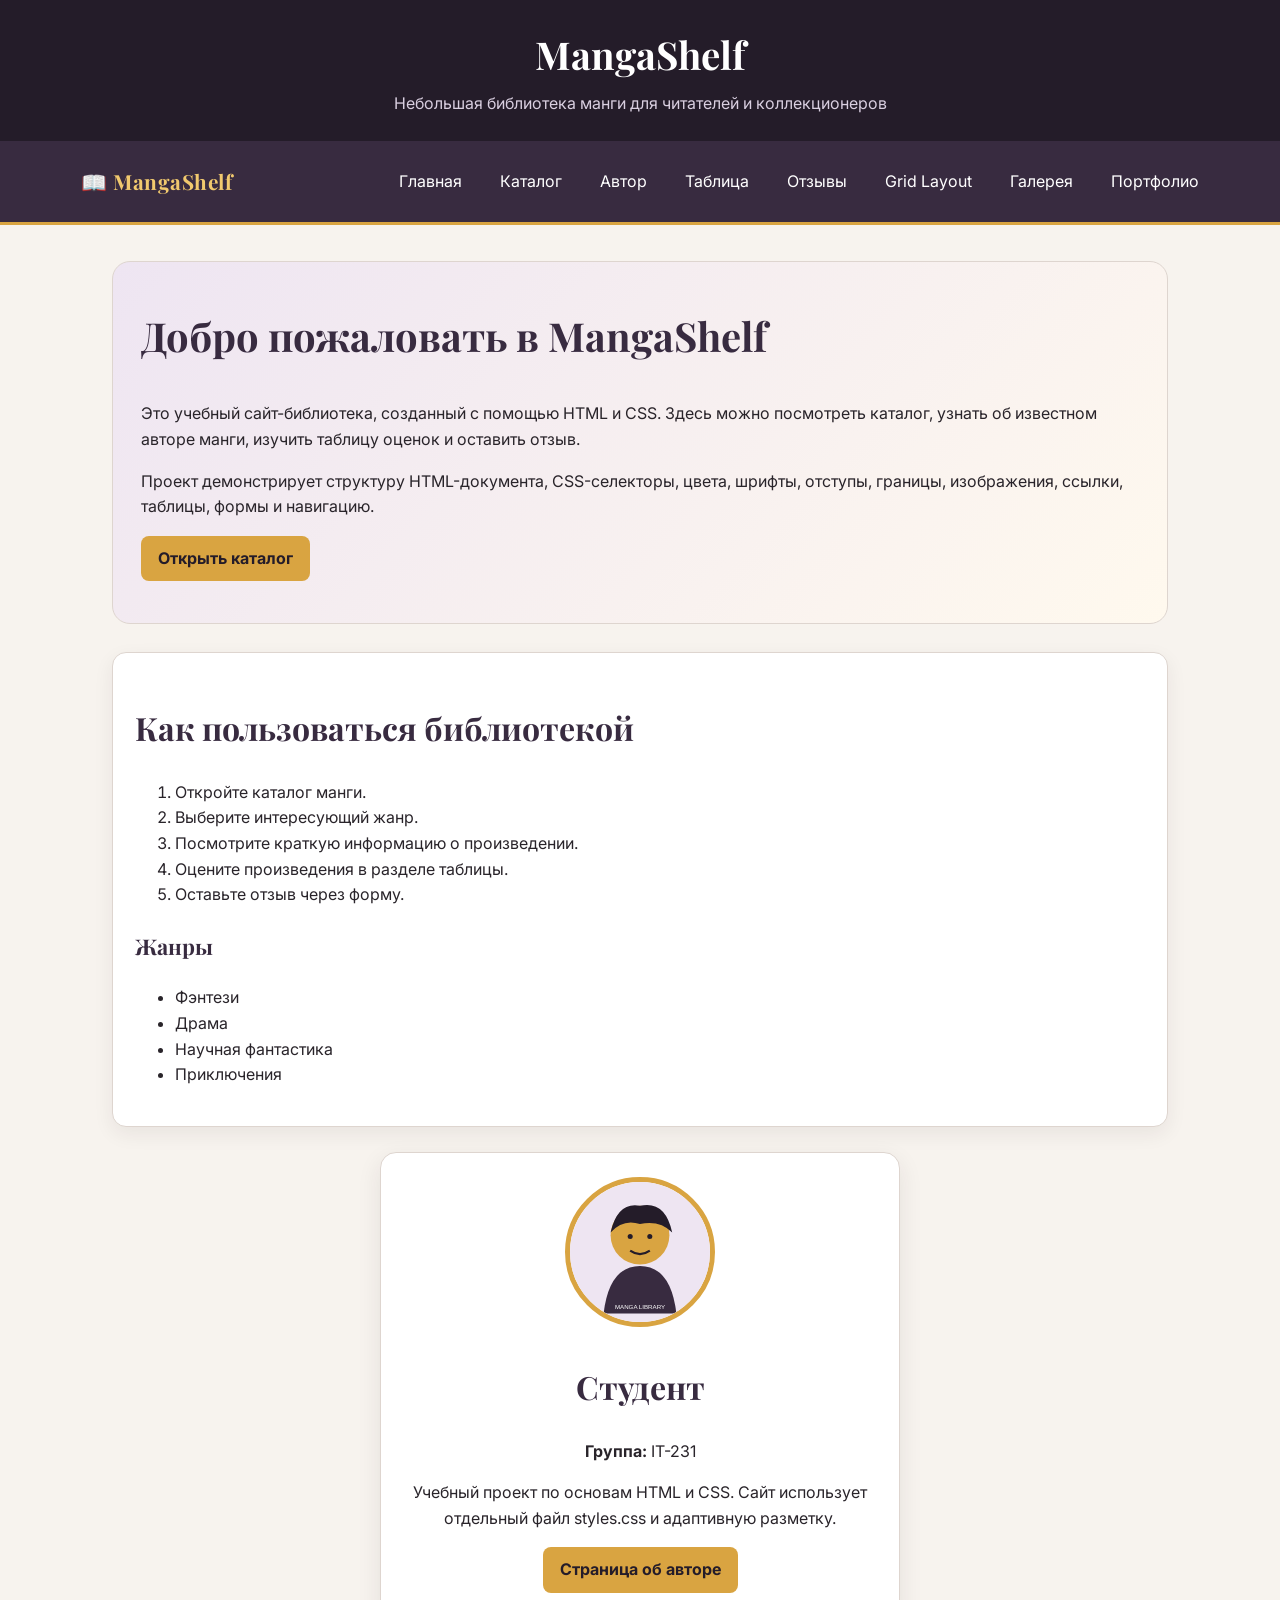
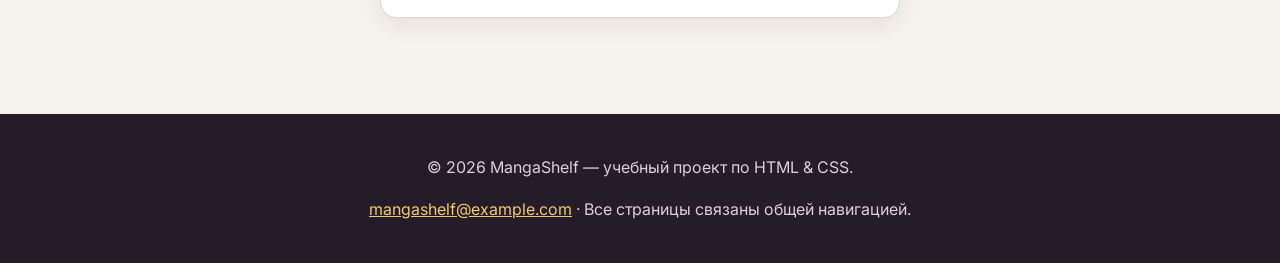
==== commit 6885348f: "Update navigation links and remove popular titles section" ====
--- a/index.html
+++ b/index.html
@@ -7,8 +7,8 @@
 <body>
 <header><h1>MangaShelf</h1><p>Небольшая библиотека манги для читателей и коллекционеров</p></header>
 
-<nav class="navbar">
-  <div class="logo">MangaShelf</div>
+<div class="navbar">
+  <a href="index.html" class="logo">📖 MangaShelf</a>
   <div class="nav-links">
     <a href="index.html">Главная</a>
     <a href="catalog.html">Каталог</a>
@@ -16,10 +16,10 @@
     <a href="stats.html">Таблица</a>
     <a href="feedback.html">Отзывы</a>
     <a href="grid.html">Grid Layout</a>
-    <a href="gallery.html">Gallery</a>
-    <a href="portfolio.html">Portfolio</a>
+    <a href="gallery.html">Галерея</a>
+    <a href="portfolio.html">Портфолио</a>
   </div>
-</nav>
+</div>
 
 <main class="container">
 <section class="hero">
@@ -27,31 +27,6 @@
 <p>Это учебный сайт-библиотека, созданный с помощью HTML и CSS. Здесь можно посмотреть каталог, узнать об известном авторе манги, изучить таблицу оценок и оставить отзыв.</p>
 <p>Проект демонстрирует структуру HTML-документа, CSS-селекторы, цвета, шрифты, отступы, границы, изображения, ссылки, таблицы, формы и навигацию.</p>
 <a class="btn" href="catalog.html">Открыть каталог</a>
-</section>
-
-<section>
-<h2>Популярные тайтлы</h2>
-<p>Карточки ниже выстроены в ряд с помощью <strong>Flexbox</strong> (<code>display:flex</code> на <code>.catalog</code>): одинаковая высота карточек, отступы через <code>gap</code>, перенос на мобильных через <code>flex-wrap</code>, кнопка прижата к низу через <code>flex-direction:column</code>.</p>
-<div class="catalog">
-  <div class="manga-card">
-    <img class="manga-cover" src="images/moon-kingdom.svg" alt="Обложка Moon Kingdom">
-    <h3>Moon Kingdom</h3>
-    <p>Фэнтези · 12 томов. История о королевстве, спрятанном на обратной стороне Луны.</p>
-    <a class="btn" href="catalog.html#fantasy">Подробнее</a>
-  </div>
-  <div class="manga-card">
-    <img class="manga-cover" src="images/tokyo-letters.svg" alt="Обложка Tokyo Letters">
-    <h3>Tokyo Letters</h3>
-    <p>Драма · 8 томов. Переписка двух студентов, изменившая их жизни.</p>
-    <a class="btn" href="catalog.html#drama">Подробнее</a>
-  </div>
-  <div class="manga-card">
-    <img class="manga-cover" src="images/nova-circuit.svg" alt="Обложка Nova Circuit">
-    <h3>Nova Circuit</h3>
-    <p>Sci-Fi · 10 томов. Хакеры против корпораций в неоновом городе будущего.</p>
-    <a class="btn" href="catalog.html#scifi">Подробнее</a>
-  </div>
-</div>
 </section>
 
 <div class="card">
--- a/styles.css
+++ b/styles.css
@@ -1,746 +1,452 @@
-/* =========================
-   GOOGLE FONTS
-   ========================= */
 
 @import url('https://fonts.googleapis.com/css2?family=Inter:wght@400;500;600;700&family=Playfair+Display:wght@600;700&display=swap');
 
-
-/* =========================
-   GENERAL
-   ========================= */
-
-* {
-    box-sizing: border-box;
-}
+* { box-sizing: border-box; }
+
+html { scroll-behavior: smooth; }
 
 body {
     margin: 0;
-    padding: 0;
-
-    background: #f7f2ea;
-    color: #2d2433;
-
-    font-family: 'Inter', Arial, sans-serif;
-    font-size: 16px;
+    font-family: 'Inter', sans-serif;
+    background: #f7f3ee;
+    color: #29242a;
     line-height: 1.6;
 }
 
-h1,
-h2,
-h3 {
-    font-family: 'Playfair Display', Georgia, serif;
-    color: #39243f;
-}
-
-h1 {
-    font-size: 42px;
-    margin: 0 0 10px;
-}
-
-h2 {
-    font-size: 30px;
-    margin-top: 0;
-}
-
-h3 {
-    font-size: 22px;
-}
-
-p {
-    margin: 10px 0;
-}
-
-a {
-    color: #70456f;
+header {
+    background: #241c29;
+    color: #fff;
+    padding: 24px 5%;
+    text-align: center;
+}
+
+header h1 {
+    margin: 0 0 6px;
+    font-family: 'Playfair Display', serif;
+    font-size: 2.4rem;
+}
+
+header p { margin: 0; color: #d9cfe0; }
+
+/* Task 0: Navbar built with Flexbox — logo on the left, links on the right,
+   both vertically centered on the same row. */
+.navbar {
+    background: #382b40;
+    padding: 12px 5%;
+    border-bottom: 3px solid #d9a441;
+    display: flex;              /* flex container */
+    flex-direction: row;
+    justify-content: space-between; /* logo left, links right */
+    align-items: center;        /* vertical centering */
+    flex-wrap: wrap;
+    gap: 10px;
+}
+
+.navbar .logo {
+    color: #f1c96e;
+    font-family: 'Playfair Display', serif;
+    font-weight: 700;
+    font-size: 1.3rem;
+    letter-spacing: .5px;
+}
+
+.nav-links {
+    display: flex;              /* nested flex container for the links */
+    flex-wrap: wrap;
+    align-items: center;
+    gap: 4px;
+}
+
+.navbar a {
+    color: #fff;
     text-decoration: none;
-}
-
-a:hover {
-    color: #a06c96;
-    text-decoration: underline;
-}
-
-
-/* =========================
-   HEADER
-   ========================= */
-
-header {
-    background: #39243f;
-    color: #ffffff;
-
-    text-align: center;
-
-    padding: 35px 20px;
-
-    border-bottom: 5px solid #b8955a;
-}
-
-header h1 {
-    color: #ffffff;
-}
-
-header p {
-    margin: 0;
-    color: #eadfea;
-}
-
-
-/* =========================
-   NAVIGATION
-   ========================= */
-
-.navbar {
-    background: #ffffff;
-
-    text-align: center;
-
-    padding: 15px;
-
-    border-bottom: 1px solid #d8c9b8;
-
-    box-shadow: 0 2px 8px rgba(0, 0, 0, 0.08);
-}
-
-.navbar a {
     display: inline-block;
-
-    margin: 0 12px;
-    padding: 8px 12px;
-
-    color: #39243f;
-
-    font-weight: 600;
-
+    padding: 9px 14px;
+    margin: 3px;
+    border-radius: 7px;
+    transition: .2s;
+}
+
+.navbar a:hover { background: #d9a441; color: #241c29; }
+
+@media (max-width: 550px) {
+    .navbar { flex-direction: column; align-items: flex-start; }
+    .nav-links { width: 100%; justify-content: center; }
+}
+
+.container {
+    max-width: 1100px;
+    margin: 0 auto;
+    padding: 36px 22px;
+}
+
+h2, h3 {
+    font-family: 'Playfair Display', serif;
+    color: #382b40;
+}
+
+h2 { font-size: 2rem; }
+h3 { font-size: 1.35rem; }
+
+.card {
+    background: #fff;
+    border: 1px solid #ded5cf;
+    border-radius: 14px;
+    padding: 22px;
+    margin: 18px 0;
+    box-shadow: 0 7px 20px rgba(40, 30, 40, .07);
+}
+
+.btn {
+    display: inline-block;
+    background: #d9a441;
+    color: #241c29;
+    padding: 10px 17px;
     border-radius: 8px;
-}
-
-.navbar a:hover {
-    background: #39243f;
-    color: #ffffff;
-
     text-decoration: none;
-}
-
-
-/* =========================
-   MAIN CONTAINER
-   ========================= */
-
-.container {
-    width: 90%;
-    max-width: 1100px;
-
-    margin: 35px auto;
-}
-
-
-/* =========================
-   HERO
-   ========================= */
+    font-weight: 700;
+    transition: .2s;
+}
+
+.btn:hover { background: #b98220; transform: translateY(-1px); }
 
 .hero {
-    background: #ffffff;
-
-    padding: 30px;
-
-    margin-bottom: 30px;
-
-    border: 1px solid #d8c9b8;
+    background: linear-gradient(135deg, #eee5f2, #fff9ee);
+    border: 1px solid #ded5cf;
+    border-radius: 18px;
+    padding: 42px 28px;
+    margin-bottom: 28px;
+}
+
+.hero h2 { margin-top: 0; font-size: 2.5rem; }
+
+.profile-card {
+    max-width: 520px;
+    margin: 25px auto;
+    text-align: center;
+    background: #fff;
+    border: 1px solid #ded5cf;
     border-radius: 16px;
-
-    box-shadow: 0 5px 15px rgba(0, 0, 0, 0.06);
-}
-
-.hero > p {
-    max-width: 750px;
-}
-
-
-/* =========================
-   MANGA CATALOG
-   ========================= */
-
-.catalog {
-    margin-top: 25px;
-
-    text-align: center;
-}
-
-.manga-card {
-    display: inline-block;
-
-    vertical-align: top;
-
-    width: 30%;
-
-    min-width: 250px;
-
-    margin: 1%;
-
-    padding: 20px;
-
-    background: #fffdf9;
-
-    border: 1px solid #d8c9b8;
-    border-radius: 14px;
-
-    box-shadow: 0 4px 12px rgba(0, 0, 0, 0.07);
-
-    text-align: center;
-}
-
-.manga-card:hover {
-    box-shadow: 0 7px 18px rgba(0, 0, 0, 0.12);
-}
-
-.manga-card h3 {
-    margin-bottom: 5px;
+    padding: 24px;
+    box-shadow: 0 8px 25px rgba(40, 30, 40, .09);
+}
+
+.profile-card img {
+    width: 150px;
+    height: 150px;
+    object-fit: cover;
+    border-radius: 50%;
+    max-width: 100%;
+    border: 5px solid #d9a441;
 }
 
 .manga-cover {
     width: 100%;
-    max-width: 180px;
-
-    height: 240px;
-
+    max-width: 210px;
+    height: 280px;
     object-fit: cover;
-
-    border: 3px solid #8b5e83;
-
-    border-radius: 12px;
-}
-
-
-/* =========================
-   TAGS
-   ========================= */
+    border-radius: 10px;
+    border: 2px solid #d6c9be;
+}
+
+/* Task 1: Card row — flex container, cards wrap on small screens,
+   items stretch to equal height by default (align-items: stretch). */
+.catalog {
+    display: flex;
+    flex-direction: row;
+    flex-wrap: wrap;
+    justify-content: center;
+    align-items: stretch;   /* equal-height cards */
+    gap: 20px;
+}
+
+.manga-card {
+    display: flex;
+    flex-direction: column;  /* image -> title -> text -> button, stacked */
+    flex: 1 1 230px;         /* grow / shrink / basis */
+    min-width: 230px;
+    max-width: 260px;
+    background: #fff;
+    padding: 18px;
+    border-radius: 14px;
+    border: 1px solid #ded5cf;
+    box-shadow: 0 6px 18px rgba(40,30,40,.06);
+    transition: transform .25s, box-shadow .25s;
+}
+
+.manga-card:hover {
+    transform: translateY(-6px);
+    box-shadow: 0 16px 30px rgba(40,30,40,.18);
+}
+
+.manga-card img { display: block; margin: 0 auto 12px; }
+.manga-card h3 { margin-bottom: 5px; }
+.manga-card p { flex: 1; }         /* text fills remaining space */
+.manga-card .btn { margin-top: 14px; text-align: center; }
 
 .tag {
     display: inline-block;
-
-    margin: 4px;
+    background: #eee5f2;
+    color: #382b40;
+    border-radius: 999px;
     padding: 4px 9px;
-
-    background: #eee4ef;
-    color: #5c3c5c;
-
-    border-radius: 20px;
-
-    font-size: 13px;
-    font-weight: 600;
-}
-
-
-/* =========================
-   BUTTON
-   ========================= */
-
-.btn {
-    display: inline-block;
-
-    padding: 9px 18px;
-
-    background: #70456f;
-    color: #ffffff;
-
-    border-radius: 8px;
-
-    font-weight: 600;
-}
-
-.btn:hover {
-    background: #39243f;
-    color: #ffffff;
-
-    text-decoration: none;
-}
-
-
-/* =========================
-   GENERAL CARD
-   ========================= */
-
-.card {
-    background: #ffffff;
-
-    margin: 25px 0;
+    margin: 3px 2px;
+    font-size: .85rem;
+}
+
+footer {
+    background: #241c29;
+    color: #d9cfe0;
+    text-align: center;
     padding: 25px;
-
-    border: 1px solid #d8c9b8;
-    border-radius: 14px;
-
-    box-shadow: 0 5px 15px rgba(0, 0, 0, 0.06);
-}
-
-.card ul {
-    padding-left: 25px;
-}
-
-
-/* =========================
-   STUDENT PROFILE
-   ========================= */
-
-.profile-card {
-    max-width: 700px;
-
-    margin: 30px auto;
-    padding: 25px;
-
-    background: #ffffff;
-
-    border: 1px solid #d8c9b8;
-    border-radius: 16px;
-
-    box-shadow: 0 5px 15px rgba(0, 0, 0, 0.08);
-}
-
-.profile-image {
-    width: 140px;
-    max-width: 100%;
-
-    border-radius: 50%;
-
-    border: 4px solid #8b5e83;
-
-    display: block;
-
-    margin: 0 auto 15px;
-}
-
-.profile-info {
-    text-align: center;
-}
-
-.profile-info h2 {
-    margin-bottom: 15px;
-}
-
-.profile-info p {
-    margin: 8px 0;
-}
-
-
-/* =========================
-   TABLE
-   ========================= */
+    margin-top: 35px;
+}
+
+footer a { color: #f1c96e; }
 
 table {
     width: 100%;
-
     border-collapse: collapse;
-
-    margin: 25px 0;
-
-    background: #ffffff;
-}
-
-th {
-    background: #39243f;
-    color: #ffffff;
-
+    background: #fff;
+    margin: 20px 0;
+}
+
+th, td {
+    border: 1px solid #cfc4bc;
     padding: 12px;
-
-    border: 1px solid #cdbda9;
-}
-
-td {
+    text-align: center;
+}
+
+th { background: #382b40; color: #fff; }
+tr:nth-child(even) { background: #f3eee9; }
+.highlight-row { background: #f6e1a8 !important; font-weight: 700; }
+
+#table-title {
+    color: #382b40;
+    border-left: 6px solid #d9a441;
+    padding-left: 12px;
+}
+
+form {
+    width: 520px;
+    max-width: 100%;
+    margin: 25px auto;
+    background: #fff;
+    padding: 28px;
+    border-radius: 14px;
+    border: 1px solid #ded5cf;
+    box-shadow: 0 8px 22px rgba(40,30,40,.08);
+}
+
+label { display: block; font-weight: 700; margin: 13px 0 6px; }
+
+input, select, textarea {
+    width: 100%;
+    padding: 11px;
+    border: 1px solid #cfc4bc;
+    border-radius: 8px;
+    font: inherit;
+    background: #fffdfb;
+}
+
+textarea { min-height: 120px; resize: vertical; }
+
+button {
+    width: 100%;
+    margin-top: 18px;
+    border: 0;
+    background: #d9a441;
+    color: #241c29;
     padding: 12px;
-
-    border: 1px solid #cdbda9;
-
-    text-align: center;
-}
-
-tr:nth-child(even) {
-    background: #f0e9f1;
-}
-
-.highlight-row {
-    background: #ead8b5 !important;
-
+    border-radius: 8px;
     font-weight: 700;
-}
-
-#table-title {
-    text-align: center;
-
-    color: #39243f;
-}
-
-
-/* =========================
-   FORMS
-   ========================= */
-
-form {
+    cursor: pointer;
+    transition: .2s;
+}
+
+button:hover { background: #b98220; }
+
+.timeline li { margin-bottom: 10px; }
+
+.sitemap {
+    padding: 20px;
+    background: #fff;
+    border: 1px dashed #8d7c8e;
+    border-radius: 12px;
+}
+
+.sitemap ul { line-height: 2; }
+
+.wireframe {
+    border: 2px dashed #8d7c8e;
+    background: #faf8f5;
+    padding: 18px;
+    margin: 18px 0;
+    border-radius: 10px;
+}
+
+.wire-box {
+    border: 2px solid #9e9197;
+    padding: 16px;
+    margin: 10px 0;
+    text-align: center;
+    background: #fff;
+}
+
+.notice {
+    border-left: 5px solid #d9a441;
+    background: #fff7df;
+    padding: 14px 17px;
+    margin: 18px 0;
+}
+
+/* ===================== Task 2: Grid page layout ===================== */
+/* Whole page (header / sidebar / main / footer) laid out with
+   grid-template-areas: header spans the top, footer spans the bottom,
+   sidebar sits left of main. */
+.page-grid {
+    display: grid;
+    grid-template-columns: 230px 1fr;
+    grid-template-rows: auto 1fr auto;
+    grid-template-areas:
+        "header header"
+        "sidebar main"
+        "footer footer";
+    min-height: 100vh;
+}
+
+.grid-header { grid-area: header; }
+.grid-footer { grid-area: footer; }
+
+.grid-sidebar {
+    grid-area: sidebar;
+    background: #382b40;
+    color: #fff;
+    padding: 26px 20px;
+}
+.grid-sidebar h3 { color: #f1c96e; }
+.grid-sidebar a {
+    color: #fff;
+    text-decoration: none;
+    display: block;
+    padding: 9px 4px;
+    border-bottom: 1px solid rgba(255,255,255,.12);
+}
+.grid-sidebar a:hover { color: #d9a441; }
+
+.grid-main {
+    grid-area: main;
+    padding: 30px 5%;
+}
+
+@media (max-width: 760px) {
+    .page-grid {
+        grid-template-columns: 1fr;
+        grid-template-areas:
+            "header"
+            "sidebar"
+            "main"
+            "footer";
+    }
+}
+
+/* ===================== Task 3: Image gallery grid ===================== */
+.gallery-grid {
+    display: grid;
+    grid-template-columns: repeat(3, 1fr); /* 3 equal columns */
+    grid-auto-rows: 1fr;
+    gap: 18px;
+}
+
+.gallery-item {
+    position: relative;
+    overflow: hidden;
+    border-radius: 12px;
+    border: 1px solid #ded5cf;
+    box-shadow: 0 6px 16px rgba(40,30,40,.08);
+}
+
+.gallery-item img {
+    display: block;
     width: 100%;
-    max-width: 600px;
-
-    margin: 30px auto;
-    padding: 30px;
-
-    background: #ffffff;
-
-    border: 1px solid #d8c9b8;
-
-    border-radius: 15px;
-
-    box-shadow: 0 5px 15px rgba(0, 0, 0, 0.07);
-}
-
-label {
-    display: block;
-
-    margin-bottom: 6px;
-
-    font-weight: 700;
-
-    color: #39243f;
-}
-
-input,
-select,
-textarea {
-    width: 100%;
-
-    padding: 11px;
-
-    margin-bottom: 18px;
-
-    border: 1px solid #cdbda9;
-
-    border-radius: 8px;
-
-    font-family: 'Inter', Arial, sans-serif;
-
-    font-size: 15px;
-}
-
-input:focus,
-select:focus,
-textarea:focus {
-    outline: none;
-
-    border-color: #8b5e83;
-}
-
-textarea {
-    min-height: 130px;
-
-    resize: vertical;
-}
-
-
-/* Radio buttons */
-
-.radio-group {
-    margin-bottom: 18px;
-}
-
-.radio-group label {
-    display: inline-block;
-
-    margin-right: 20px;
-
-    font-weight: 400;
-}
-
-.radio-group input {
-    width: auto;
-
-    margin-right: 6px;
-}
-
-
-/* Submit button */
-
-input[type="submit"] {
-    background: #70456f;
-    color: #ffffff;
-
-    border: none;
-
-    cursor: pointer;
-
-    font-weight: 700;
-
-    margin-bottom: 0;
-}
-
-input[type="submit"]:hover {
-    background: #39243f;
-}
-
-
-/* =========================
-   FLOAT LAYOUT
-   TASK 2
-   ========================= */
-
-.layout-wrapper {
-    overflow: auto;
-
-    margin: 30px 0;
-}
-
-.sidebar {
-    float: left;
-
-    width: 25%;
-
+    height: 230px;
+    object-fit: cover;
+    transition: transform .3s;
+}
+
+.gallery-caption {
+    position: absolute;
+    inset: 0;
+    background: rgba(36,28,41,.78);
+    color: #fff;
+    display: flex;
+    align-items: center;
+    justify-content: center;
+    text-align: center;
+    padding: 12px;
+    opacity: 0;
+    transition: opacity .3s;
+    font-weight: 600;
+}
+
+.gallery-item:hover .gallery-caption { opacity: 1; }
+.gallery-item:hover img { transform: scale(1.08); }
+
+@media (max-width: 800px) {
+    .gallery-grid { grid-template-columns: repeat(2, 1fr); }
+}
+@media (max-width: 550px) {
+    .gallery-grid { grid-template-columns: 1fr; }
+}
+
+/* ===================== Task 4: Portfolio (Grid + Flexbox) ===================== */
+.portfolio-layout {
+    display: grid;
+    grid-template-columns: 2fr 1fr; /* projects left, info right */
+    gap: 26px;
+    align-items: start;
+}
+
+.portfolio-projects {
+    display: flex;
+    flex-direction: column;
+    gap: 18px;
+}
+
+.project-card {
+    display: flex;
+    flex-direction: column;
+    background: #fff;
+    border: 1px solid #ded5cf;
+    border-radius: 14px;
     padding: 20px;
-
-    background: #eee4ef;
-
-    border: 1px solid #d8c9b8;
-    border-radius: 10px;
-}
-
-.sidebar ul {
-    padding-left: 20px;
-}
-
-.main-content {
-    float: left;
-
-    width: 50%;
-
-    padding: 20px;
-
-    background: #ffffff;
-
-    border: 1px solid #d8c9b8;
-
-    margin-left: 2%;
-    margin-right: 2%;
-
-    border-radius: 10px;
-}
-
-.aside {
-    float: right;
-
-    width: 21%;
-
-    padding: 20px;
-
-    background: #f0e9f1;
-
-    border: 1px solid #d8c9b8;
-    border-radius: 10px;
-}
-
-.clearfix::after {
-    content: "";
-
-    display: table;
-
-    clear: both;
-}
-
-
-/* =========================
-   TRIBUTE PAGE
-   ========================= */
-
-.tribute-header {
-    text-align: center;
-
-    padding: 30px;
-
-    background: #39243f;
-
-    color: #ffffff;
-
+    box-shadow: 0 6px 18px rgba(40,30,40,.06);
+    transition: transform .25s, box-shadow .25s;
+}
+.project-card:hover {
+    transform: translateY(-4px);
+    box-shadow: 0 14px 26px rgba(40,30,40,.14);
+}
+.project-card p { flex: 1; }
+.project-card .btn { margin-top: 14px; align-self: flex-start; }
+
+.portfolio-sidebar {
+    background: #eee5f2;
+    border: 1px solid #ded5cf;
     border-radius: 14px;
-
-    margin-bottom: 25px;
-}
-
-.tribute-header h1 {
-    color: #ffffff;
-}
-
-.tribute-content {
-    background: #ffffff;
-
-    padding: 30px;
-
-    border: 1px solid #d8c9b8;
-
-    border-radius: 14px;
-
-    box-shadow: 0 5px 15px rgba(0, 0, 0, 0.06);
-}
-
-.tribute-image {
-    display: block;
-
-    width: 100%;
-    max-width: 300px;
-
-    margin: 20px auto;
-
-    border-radius: 14px;
-
-    border: 4px solid #8b5e83;
-}
-
-.tribute-content li {
-    margin-bottom: 8px;
-}
-
-
-/* =========================
-   PROJECT / WIREFRAME
-   ========================= */
-
-.project-section {
-    background: #ffffff;
-
-    padding: 30px;
-
-    margin-bottom: 25px;
-
-    border: 1px solid #d8c9b8;
-
-    border-radius: 14px;
-
-    box-shadow: 0 5px 15px rgba(0, 0, 0, 0.06);
-}
-
-.sitemap {
-    background: #f0e9f1;
-
-    padding: 20px;
-
-    border-left: 5px solid #70456f;
-
-    border-radius: 8px;
-}
-
-.wireframe {
-    width: 100%;
-
-    padding: 25px;
-
-    background: #faf7f2;
-
-    border: 2px dashed #8b5e83;
-
-    border-radius: 10px;
-
-    text-align: center;
-}
-
-
-/* =========================
-   FOOTER
-   ========================= */
-
-footer {
-    margin-top: 50px;
-
-    padding: 30px 20px;
-
-    background: #39243f;
-
-    color: #eadfea;
-
-    text-align: center;
-
-    border-top: 5px solid #b8955a;
-}
-
-footer p {
-    margin: 6px 0;
-}
-
-footer a {
-    color: #e5c77d;
-}
-
-footer a:hover {
-    color: #ffffff;
-}
-
-
-/* =========================
-   RESPONSIVE DESIGN
-   ========================= */
+    padding: 22px;
+}
+.portfolio-sidebar ul { padding-left: 20px; }
 
 @media (max-width: 800px) {
-
-    h1 {
-        font-size: 34px;
-    }
-
-    h2 {
-        font-size: 26px;
-    }
-
-    .container {
-        width: 94%;
-    }
-
-    .navbar a {
-        margin: 3px;
-    }
-
-    .manga-card {
-        width: 45%;
-    }
-
-    .sidebar,
-    .main-content,
-    .aside {
-        float: none;
-
-        width: 100%;
-
-        margin: 15px 0;
-    }
-}
-
-
+    .portfolio-layout { grid-template-columns: 1fr; }
+}
+
+@media (max-width: 760px) {
+    header h1 { font-size: 1.9rem; }
+    .hero h2 { font-size: 2rem; }
+    .navbar a { display: block; }
+}
 @media (max-width: 550px) {
-
-    h1 {
-        font-size: 30px;
-    }
-
-    .hero,
-    .card,
-    .profile-card,
-    .tribute-content,
-    .project-section {
-        padding: 20px;
-    }
-
-    .manga-card {
-        width: 100%;
-
-        margin: 10px 0;
-    }
-
-    .navbar {
-        padding: 10px;
-    }
-
-    .navbar a {
-        display: block;
-
-        margin: 4px 0;
-    }
-
-    table {
-        font-size: 14px;
-    }
-
-    th,
-    td {
-        padding: 8px;
-    }
-    }
+    .gallery-item img { height: 190px; }
+}
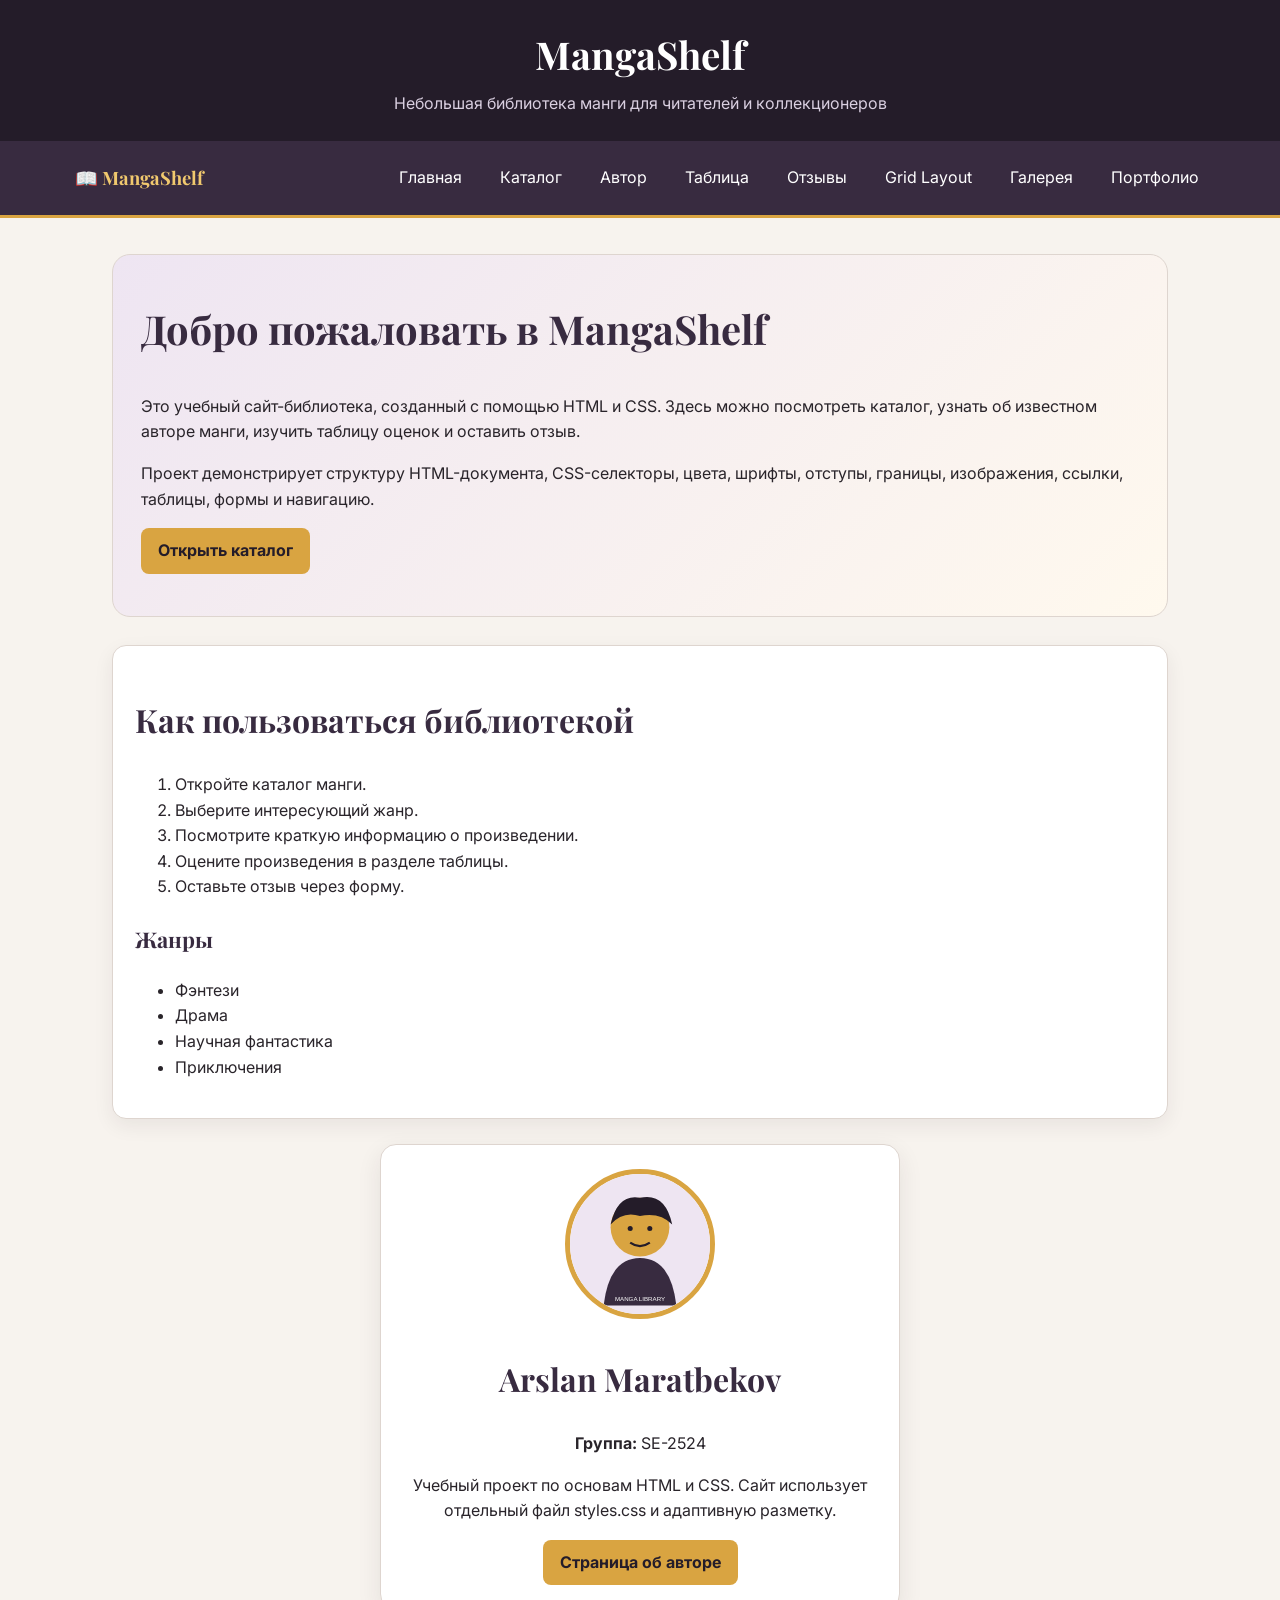
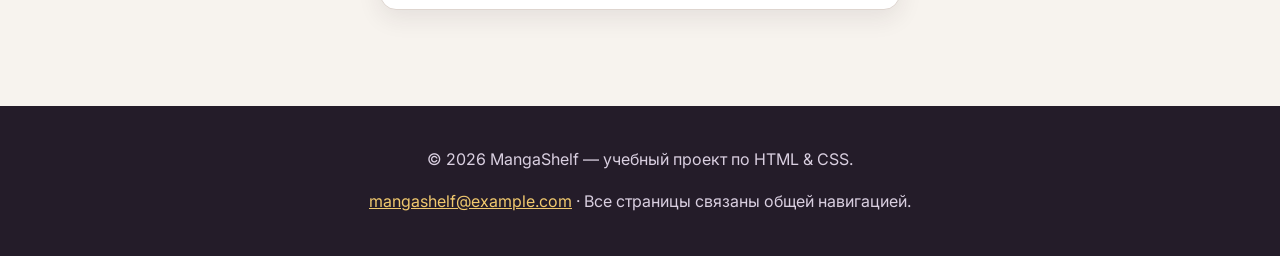
==== commit 6306f72b: "Update student information in index.html" ====
--- a/index.html
+++ b/index.html
@@ -46,8 +46,8 @@
 
 <div class="profile-card">
 <img src="tezuka.svg" alt="Иллюстративный портрет для страницы MangaShelf">
-<h2>Студент</h2>
-<p><strong>Группа:</strong> IT-231</p>
+<h2>Arslan Maratbekov</h2>
+<p><strong>Группа:</strong> SE-2524</p>
 <p>Учебный проект по основам HTML и CSS. Сайт использует отдельный файл styles.css и адаптивную разметку.</p>
 <a class="btn" href="tribute.html">Страница об авторе</a>
 </div>
--- a/styles.css
+++ b/styles.css
@@ -28,16 +28,19 @@
 
 header p { margin: 0; color: #d9cfe0; }
 
-/* Task 0: Navbar built with Flexbox — logo on the left, links on the right,
-   both vertically centered on the same row. */
+/* ===== TASK 0: Flexbox navbar =====
+   The navbar container is a flex row: the logo sits on the left,
+   the links sit on the right, and everything is vertically
+   centered with align-items: center. flex-wrap lets the links
+   drop to a second line on small screens instead of overflowing. */
 .navbar {
     background: #382b40;
     padding: 12px 5%;
     border-bottom: 3px solid #d9a441;
-    display: flex;              /* flex container */
+    display: flex;
     flex-direction: row;
-    justify-content: space-between; /* logo left, links right */
-    align-items: center;        /* vertical centering */
+    justify-content: space-between;
+    align-items: center;
     flex-wrap: wrap;
     gap: 10px;
 }
@@ -46,12 +49,13 @@
     color: #f1c96e;
     font-family: 'Playfair Display', serif;
     font-weight: 700;
-    font-size: 1.3rem;
-    letter-spacing: .5px;
+    font-size: 1.15rem;
+    text-decoration: none;
+    padding: 6px 8px;
 }
 
 .nav-links {
-    display: flex;              /* nested flex container for the links */
+    display: flex;
     flex-wrap: wrap;
     align-items: center;
     gap: 4px;
@@ -68,11 +72,6 @@
 }
 
 .navbar a:hover { background: #d9a441; color: #241c29; }
-
-@media (max-width: 550px) {
-    .navbar { flex-direction: column; align-items: flex-start; }
-    .nav-links { width: 100%; justify-content: center; }
-}
 
 .container {
     max-width: 1100px;
@@ -149,40 +148,44 @@
     border: 2px solid #d6c9be;
 }
 
-/* Task 1: Card row — flex container, cards wrap on small screens,
-   items stretch to equal height by default (align-items: stretch). */
+/* ===== TASK 1: Card row with Flexbox =====
+   .catalog is the flex container (display:flex, wraps, fixed gap).
+   Each .manga-card is ALSO a flex column, so its own title/text/tag/
+   button stack vertically and the button can be pushed to the
+   bottom with margin-top:auto, keeping every card the same height. */
 .catalog {
     display: flex;
-    flex-direction: row;
     flex-wrap: wrap;
-    justify-content: center;
-    align-items: stretch;   /* equal-height cards */
+    align-items: stretch;   /* makes every card the same height */
     gap: 20px;
 }
 
 .manga-card {
     display: flex;
-    flex-direction: column;  /* image -> title -> text -> button, stacked */
-    flex: 1 1 230px;         /* grow / shrink / basis */
+    flex-direction: column;
+    width: calc(33.333% - 14px);
     min-width: 230px;
-    max-width: 260px;
     background: #fff;
     padding: 18px;
     border-radius: 14px;
     border: 1px solid #ded5cf;
     box-shadow: 0 6px 18px rgba(40,30,40,.06);
-    transition: transform .25s, box-shadow .25s;
+    transition: transform .2s, box-shadow .2s;   /* hover effect */
 }
 
 .manga-card:hover {
     transform: translateY(-6px);
-    box-shadow: 0 16px 30px rgba(40,30,40,.18);
+    box-shadow: 0 14px 30px rgba(40,30,40,.18);
 }
 
 .manga-card img { display: block; margin: 0 auto 12px; }
 .manga-card h3 { margin-bottom: 5px; }
-.manga-card p { flex: 1; }         /* text fills remaining space */
-.manga-card .btn { margin-top: 14px; text-align: center; }
+
+.manga-card .btn {
+    margin-top: auto;     /* pushes the button to the bottom of the card */
+    text-align: center;
+    align-self: flex-start;
+}
 
 .tag {
     display: inline-block;
@@ -300,47 +303,174 @@
     margin: 18px 0;
 }
 
-/* ===================== Task 2: Grid page layout ===================== */
-/* Whole page (header / sidebar / main / footer) laid out with
-   grid-template-areas: header spans the top, footer spans the bottom,
-   sidebar sits left of main. */
-.page-grid {
+/* =========================================================
+   TASK 2: Grid Layout page (grid.html)
+   .grid-page is the grid container. grid-template-areas names
+   4 zones so the CSS reads almost like a picture of the layout.
+   ========================================================= */
+.grid-page {
     display: grid;
-    grid-template-columns: 230px 1fr;
-    grid-template-rows: auto 1fr auto;
+    grid-template-columns: 220px 1fr;
+    grid-template-rows: auto auto auto;
     grid-template-areas:
         "header header"
         "sidebar main"
         "footer footer";
-    min-height: 100vh;
-}
-
-.grid-header { grid-area: header; }
-.grid-footer { grid-area: footer; }
-
-.grid-sidebar {
+    gap: 18px;
+    margin: 20px 0;
+}
+
+.g-header {
+    grid-area: header;
+    background: #eee5f2;
+    color: #382b40;
+    padding: 20px 24px;
+    border: 1px solid #ded5cf;
+    border-radius: 12px;
+}
+
+.g-sidebar {
     grid-area: sidebar;
     background: #382b40;
     color: #fff;
-    padding: 26px 20px;
-}
-.grid-sidebar h3 { color: #f1c96e; }
-.grid-sidebar a {
+    padding: 20px;
+    border-radius: 12px;
+    display: flex;            /* links stacked vertically, evenly spaced */
+    flex-direction: column;
+    gap: 8px;
+}
+
+.g-sidebar a {
     color: #fff;
     text-decoration: none;
+    padding: 8px 10px;
+    border-radius: 6px;
+}
+
+.g-sidebar a:hover { background: #d9a441; color: #241c29; }
+
+.g-main {
+    grid-area: main;
+    background: #fff;
+    padding: 22px;
+    border: 1px solid #ded5cf;
+    border-radius: 12px;
+    box-shadow: 0 6px 18px rgba(40,30,40,.07);
+}
+
+.g-footer {
+    grid-area: footer;
+    background: #241c29;
+    color: #d9cfe0;
+    text-align: center;
+    padding: 14px;
+    border-radius: 12px;
+}
+
+/* =========================================================
+   TASK 3: Image gallery (gallery.html)
+   .gallery-grid is display:grid with equal columns/rows and a
+   consistent gap. Each .gallery-item reveals a caption on hover.
+   ========================================================= */
+.gallery-grid {
+    display: grid;
+    grid-template-columns: repeat(3, 1fr);
+    gap: 16px;
+    margin: 20px 0;
+}
+
+.gallery-item {
+    position: relative;
+    border-radius: 12px;
+    overflow: hidden;
+    border: 1px solid #ded5cf;
+    aspect-ratio: 3 / 4;
+}
+
+.gallery-item img {
     display: block;
-    padding: 9px 4px;
-    border-bottom: 1px solid rgba(255,255,255,.12);
-}
-.grid-sidebar a:hover { color: #d9a441; }
-
-.grid-main {
-    grid-area: main;
-    padding: 30px 5%;
-}
-
-@media (max-width: 760px) {
-    .page-grid {
+    width: 100%;
+    height: 100%;
+    object-fit: cover;
+}
+
+.gallery-caption {
+    position: absolute;
+    left: 0; right: 0; bottom: 0;
+    background: rgba(36, 28, 41, .85);
+    color: #fff;
+    text-align: center;
+    padding: 10px;
+    font-size: .9rem;
+    line-height: 1.4;
+    opacity: 0;
+    transform: translateY(100%);
+    transition: opacity .25s, transform .25s;   /* hover effect */
+}
+
+.gallery-item:hover .gallery-caption {
+    opacity: 1;
+    transform: translateY(0);
+}
+
+/* =========================================================
+   TASK 4: Portfolio page (portfolio.html)
+   .portfolio-layout is CSS Grid (projects left, info right).
+   .portfolio-projects and each .project-card use Flexbox.
+   ========================================================= */
+.portfolio-layout {
+    display: grid;
+    grid-template-columns: 2fr 1fr;
+    gap: 22px;
+    align-items: start;
+    margin: 20px 0;
+}
+
+.portfolio-projects {
+    display: flex;
+    flex-direction: column;
+    gap: 18px;
+}
+
+.project-card {
+    display: flex;
+    flex-direction: column;
+    background: #fff;
+    border: 1px solid #ded5cf;
+    border-radius: 14px;
+    padding: 20px;
+    box-shadow: 0 6px 18px rgba(40,30,40,.06);
+}
+
+.project-card .btn {
+    margin-top: auto;   /* keeps every button aligned at the bottom */
+    align-self: flex-start;
+}
+
+.portfolio-info {
+    background: #fff;
+    border: 1px solid #ded5cf;
+    border-radius: 14px;
+    padding: 20px;
+    box-shadow: 0 6px 18px rgba(40,30,40,.06);
+}
+
+.portfolio-info ul { padding-left: 20px; }
+.portfolio-info .btn { margin-top: 10px; }
+
+/* =========================================================
+   RESPONSIVE DESIGN
+   ========================================================= */
+
+@media (max-width: 800px) {
+    header h1 { font-size: 1.9rem; }
+    .hero h2 { font-size: 2rem; }
+
+    /* Flexbox cards: 2 per row instead of 3 */
+    .manga-card { width: calc(50% - 10px); }
+
+    /* Grid page: sidebar goes above the main content, 1 column */
+    .grid-page {
         grid-template-columns: 1fr;
         grid-template-areas:
             "header"
@@ -348,105 +478,26 @@
             "main"
             "footer";
     }
-}
-
-/* ===================== Task 3: Image gallery grid ===================== */
-.gallery-grid {
-    display: grid;
-    grid-template-columns: repeat(3, 1fr); /* 3 equal columns */
-    grid-auto-rows: 1fr;
-    gap: 18px;
-}
-
-.gallery-item {
-    position: relative;
-    overflow: hidden;
-    border-radius: 12px;
-    border: 1px solid #ded5cf;
-    box-shadow: 0 6px 16px rgba(40,30,40,.08);
-}
-
-.gallery-item img {
-    display: block;
-    width: 100%;
-    height: 230px;
-    object-fit: cover;
-    transition: transform .3s;
-}
-
-.gallery-caption {
-    position: absolute;
-    inset: 0;
-    background: rgba(36,28,41,.78);
-    color: #fff;
-    display: flex;
-    align-items: center;
-    justify-content: center;
-    text-align: center;
-    padding: 12px;
-    opacity: 0;
-    transition: opacity .3s;
-    font-weight: 600;
-}
-
-.gallery-item:hover .gallery-caption { opacity: 1; }
-.gallery-item:hover img { transform: scale(1.08); }
-
-@media (max-width: 800px) {
+
+    /* Gallery: 2 columns instead of 3 */
     .gallery-grid { grid-template-columns: repeat(2, 1fr); }
-}
+
+    /* Portfolio: info column moves below the projects, 1 column */
+    .portfolio-layout { grid-template-columns: 1fr; }
+
+    .sidebar, .main-aside { float: none; width: 100%; margin-bottom: 18px; }
+}
+
 @media (max-width: 550px) {
+    .navbar { justify-content: center; text-align: center; }
+    .nav-links { justify-content: center; }
+    .navbar a { display: block; }
+
+    /* Flexbox cards: 1 per row on small phones */
+    .manga-card { width: 100%; }
+
+    /* Gallery: 1 column on small phones */
     .gallery-grid { grid-template-columns: 1fr; }
-}
-
-/* ===================== Task 4: Portfolio (Grid + Flexbox) ===================== */
-.portfolio-layout {
-    display: grid;
-    grid-template-columns: 2fr 1fr; /* projects left, info right */
-    gap: 26px;
-    align-items: start;
-}
-
-.portfolio-projects {
-    display: flex;
-    flex-direction: column;
-    gap: 18px;
-}
-
-.project-card {
-    display: flex;
-    flex-direction: column;
-    background: #fff;
-    border: 1px solid #ded5cf;
-    border-radius: 14px;
-    padding: 20px;
-    box-shadow: 0 6px 18px rgba(40,30,40,.06);
-    transition: transform .25s, box-shadow .25s;
-}
-.project-card:hover {
-    transform: translateY(-4px);
-    box-shadow: 0 14px 26px rgba(40,30,40,.14);
-}
-.project-card p { flex: 1; }
-.project-card .btn { margin-top: 14px; align-self: flex-start; }
-
-.portfolio-sidebar {
-    background: #eee5f2;
-    border: 1px solid #ded5cf;
-    border-radius: 14px;
-    padding: 22px;
-}
-.portfolio-sidebar ul { padding-left: 20px; }
-
-@media (max-width: 800px) {
-    .portfolio-layout { grid-template-columns: 1fr; }
-}
-
-@media (max-width: 760px) {
-    header h1 { font-size: 1.9rem; }
-    .hero h2 { font-size: 2rem; }
-    .navbar a { display: block; }
-}
-@media (max-width: 550px) {
-    .gallery-item img { height: 190px; }
-}
+
+    form { width: 100%; }
+}
